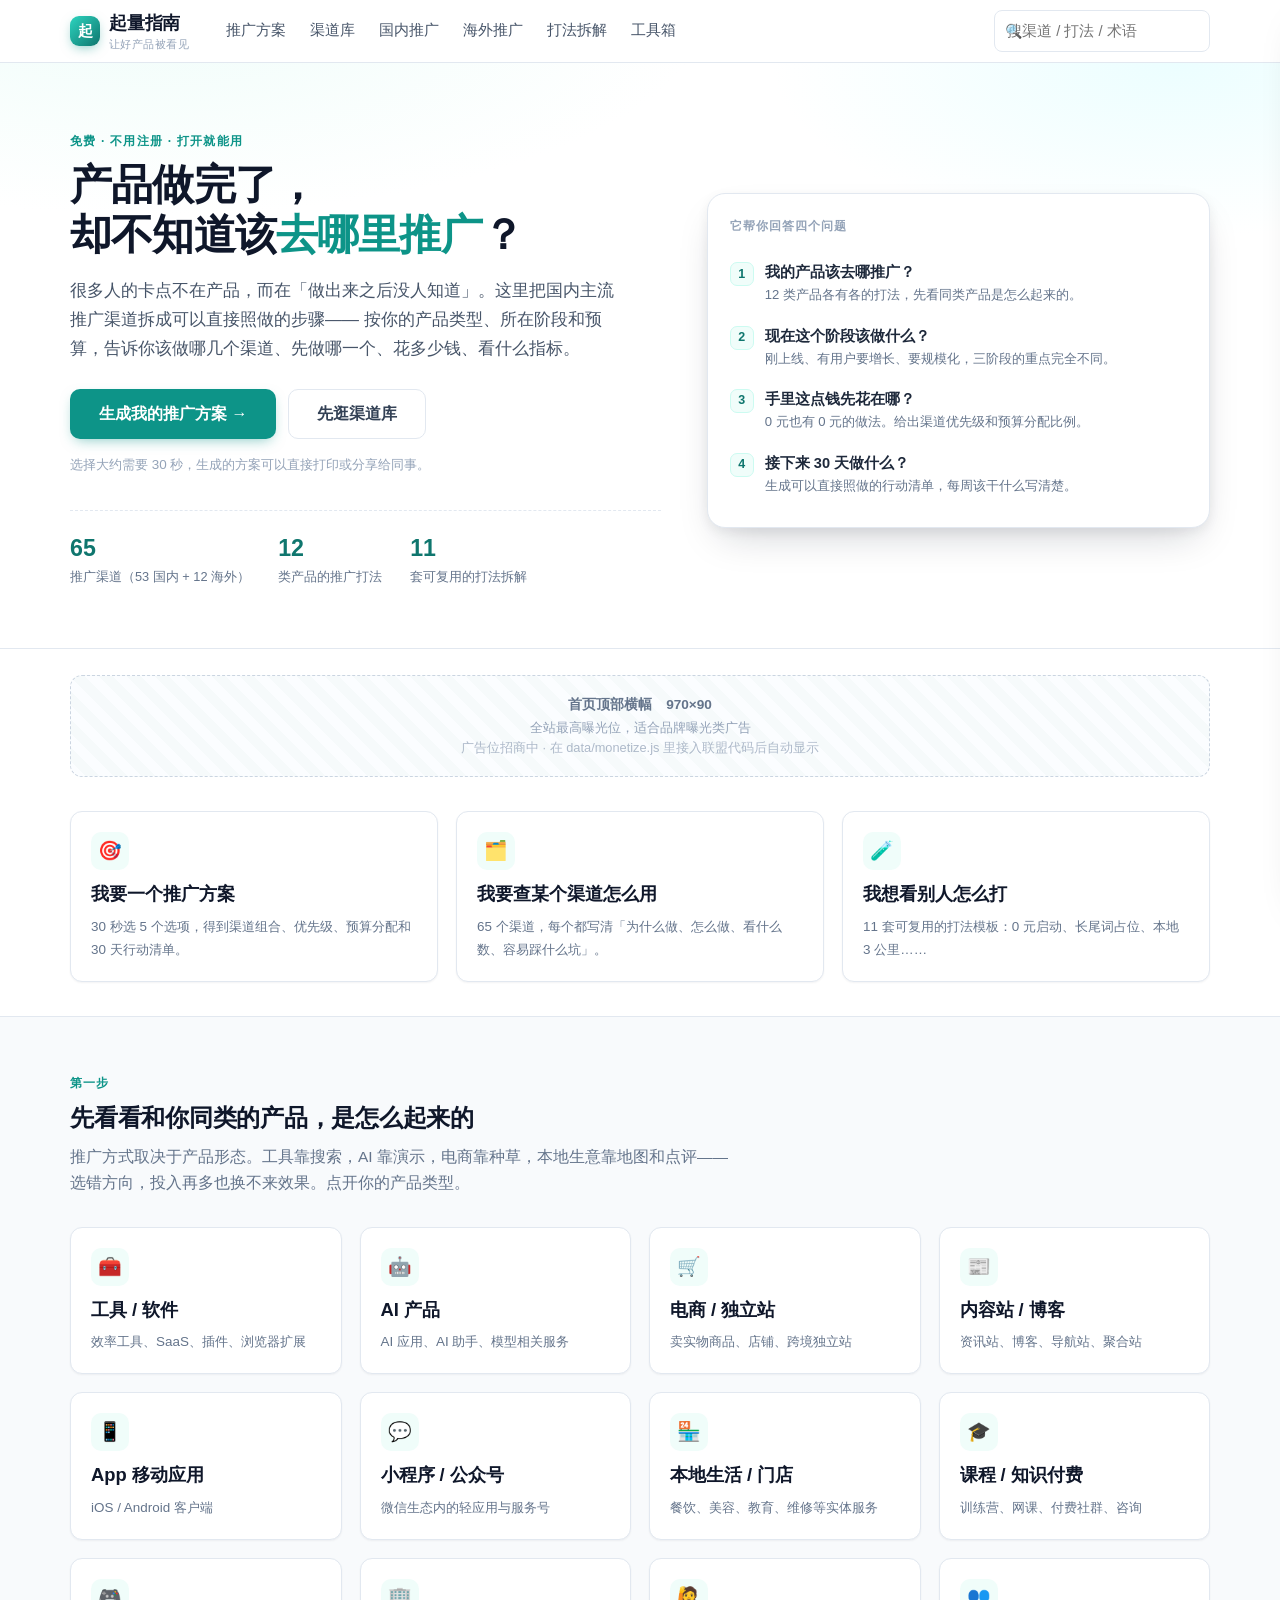
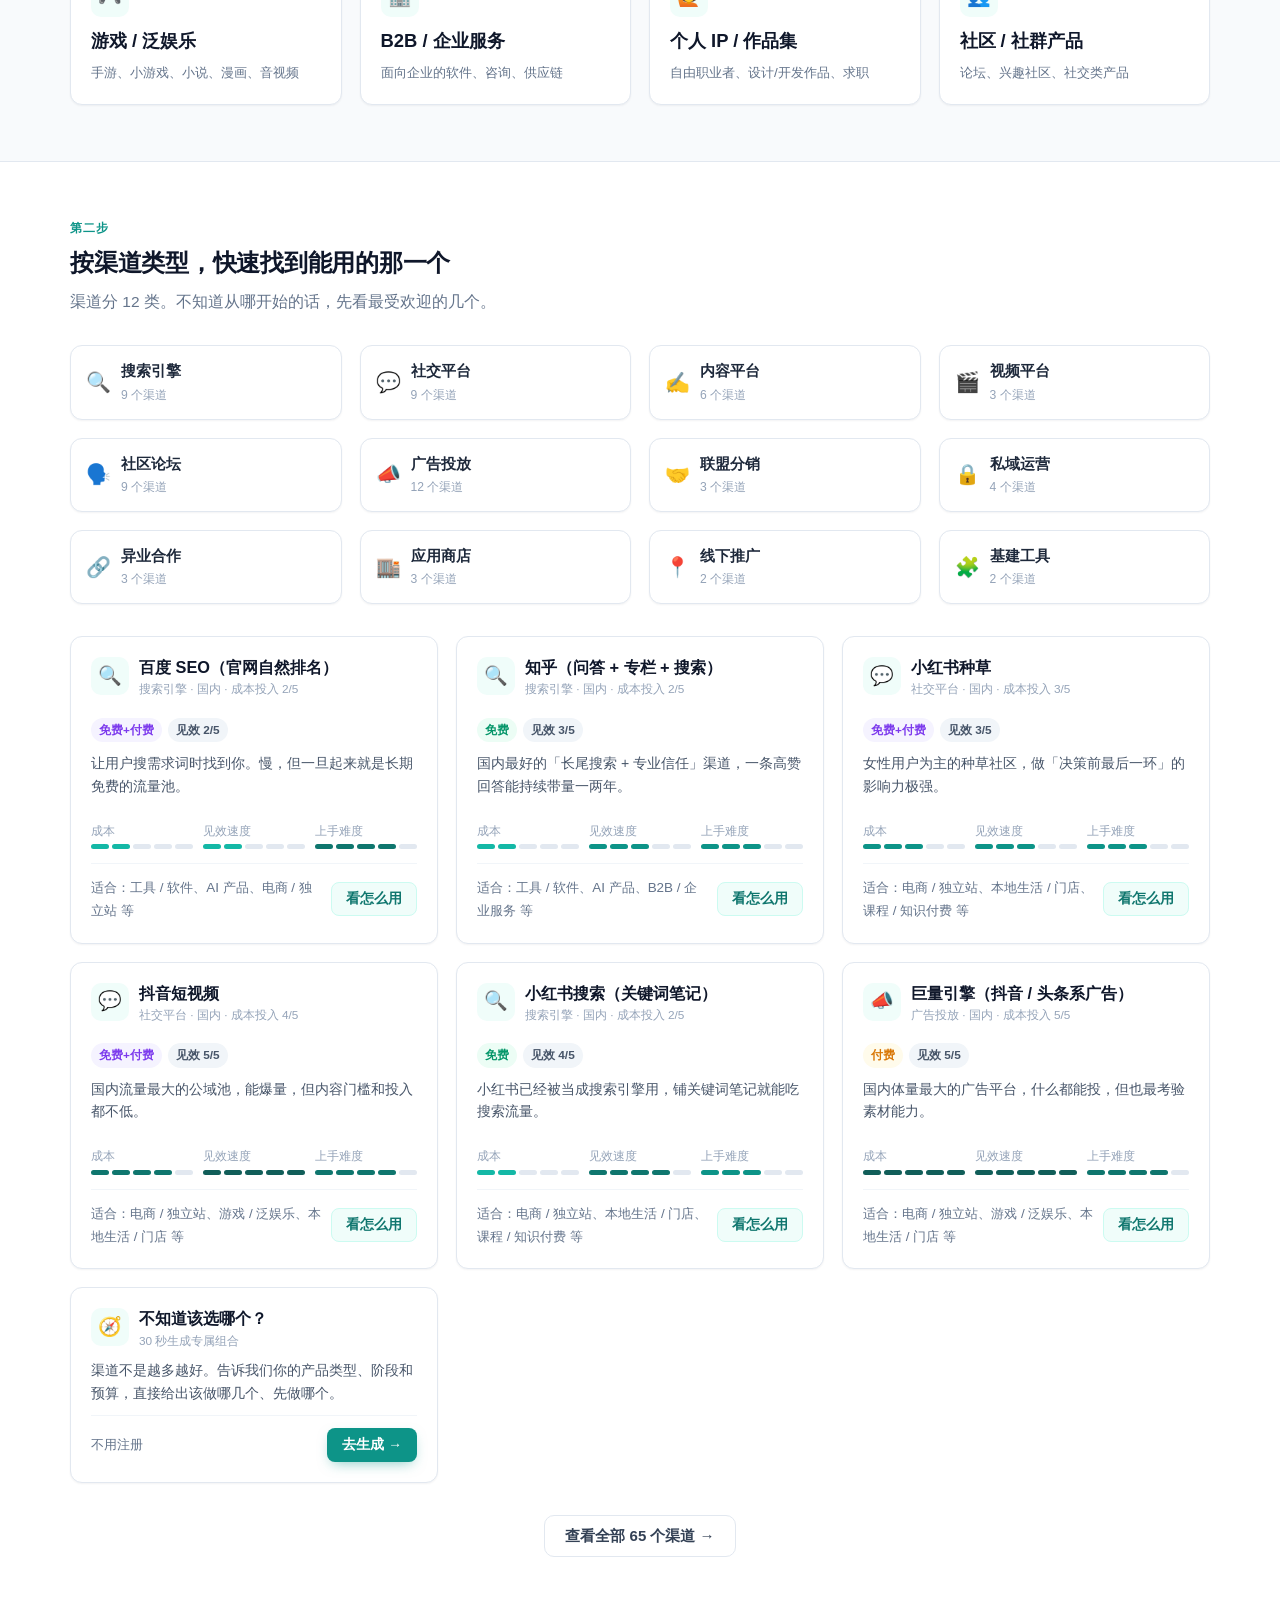
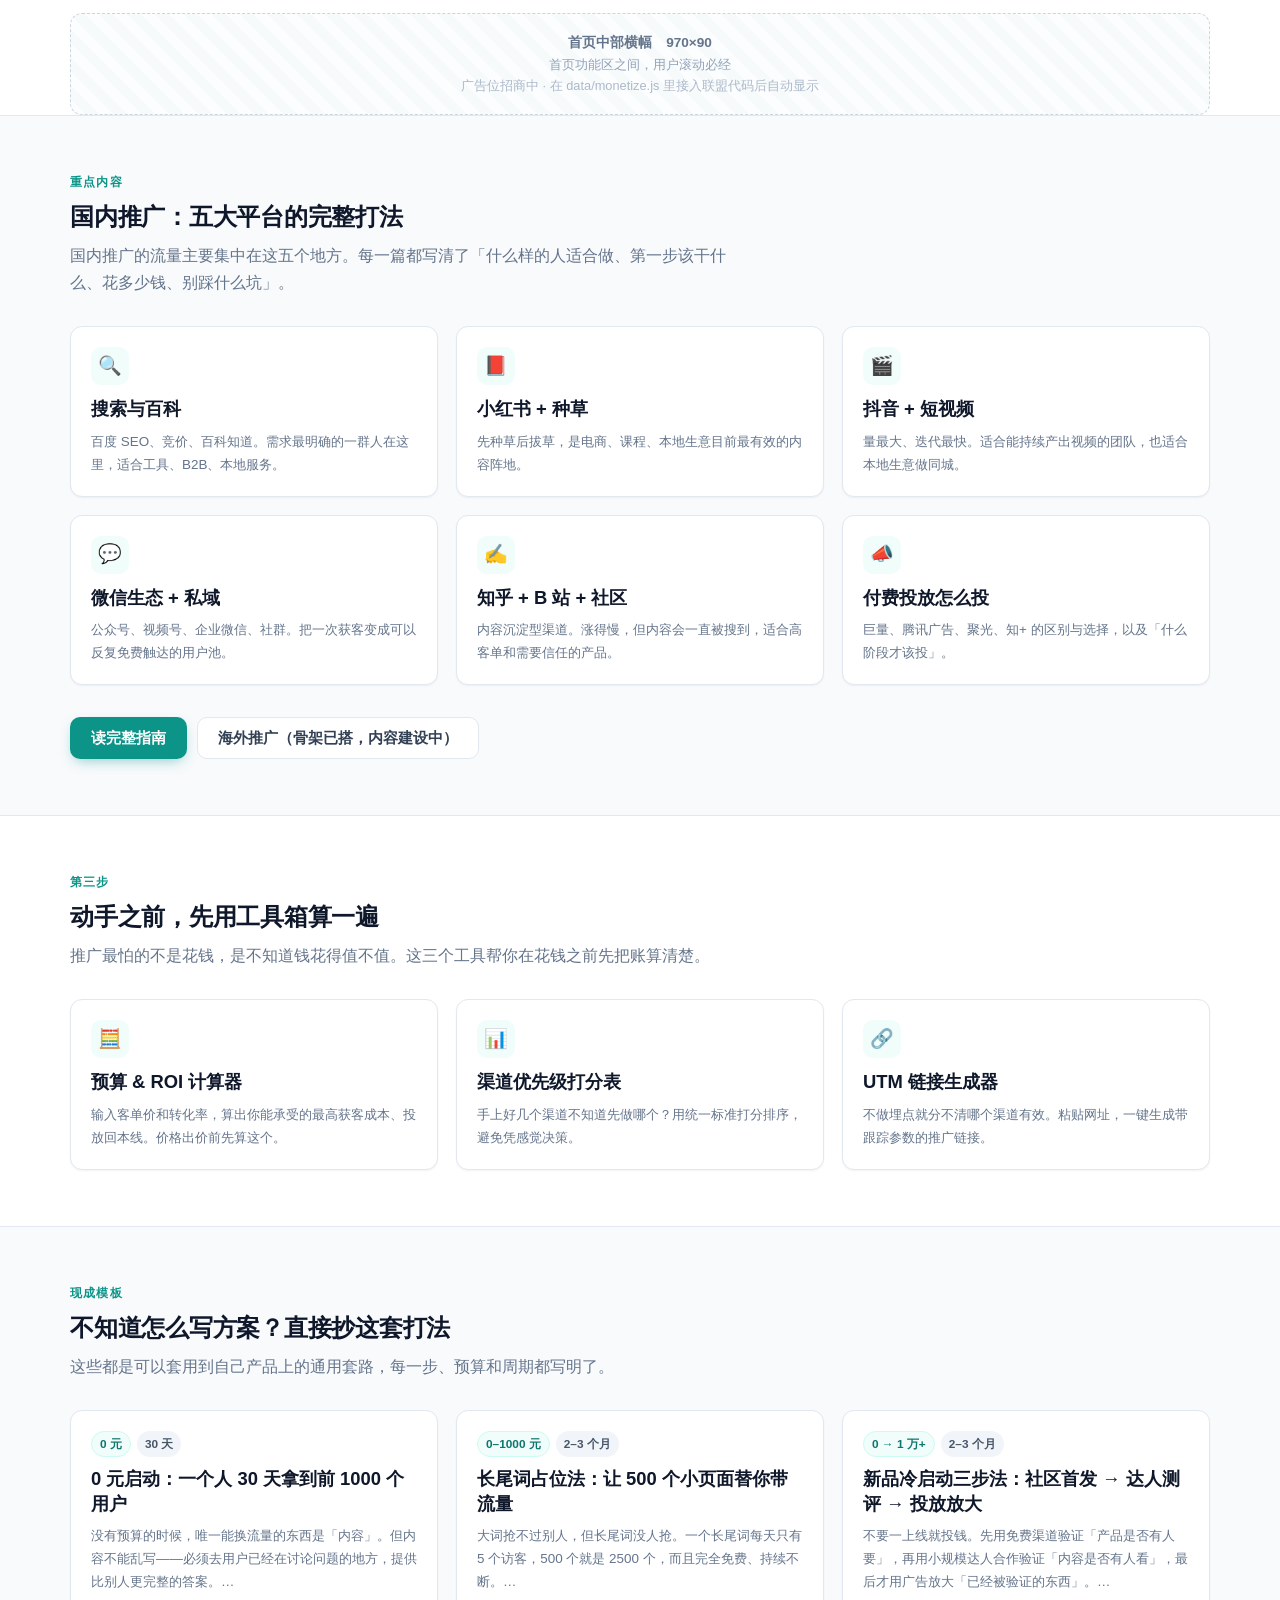
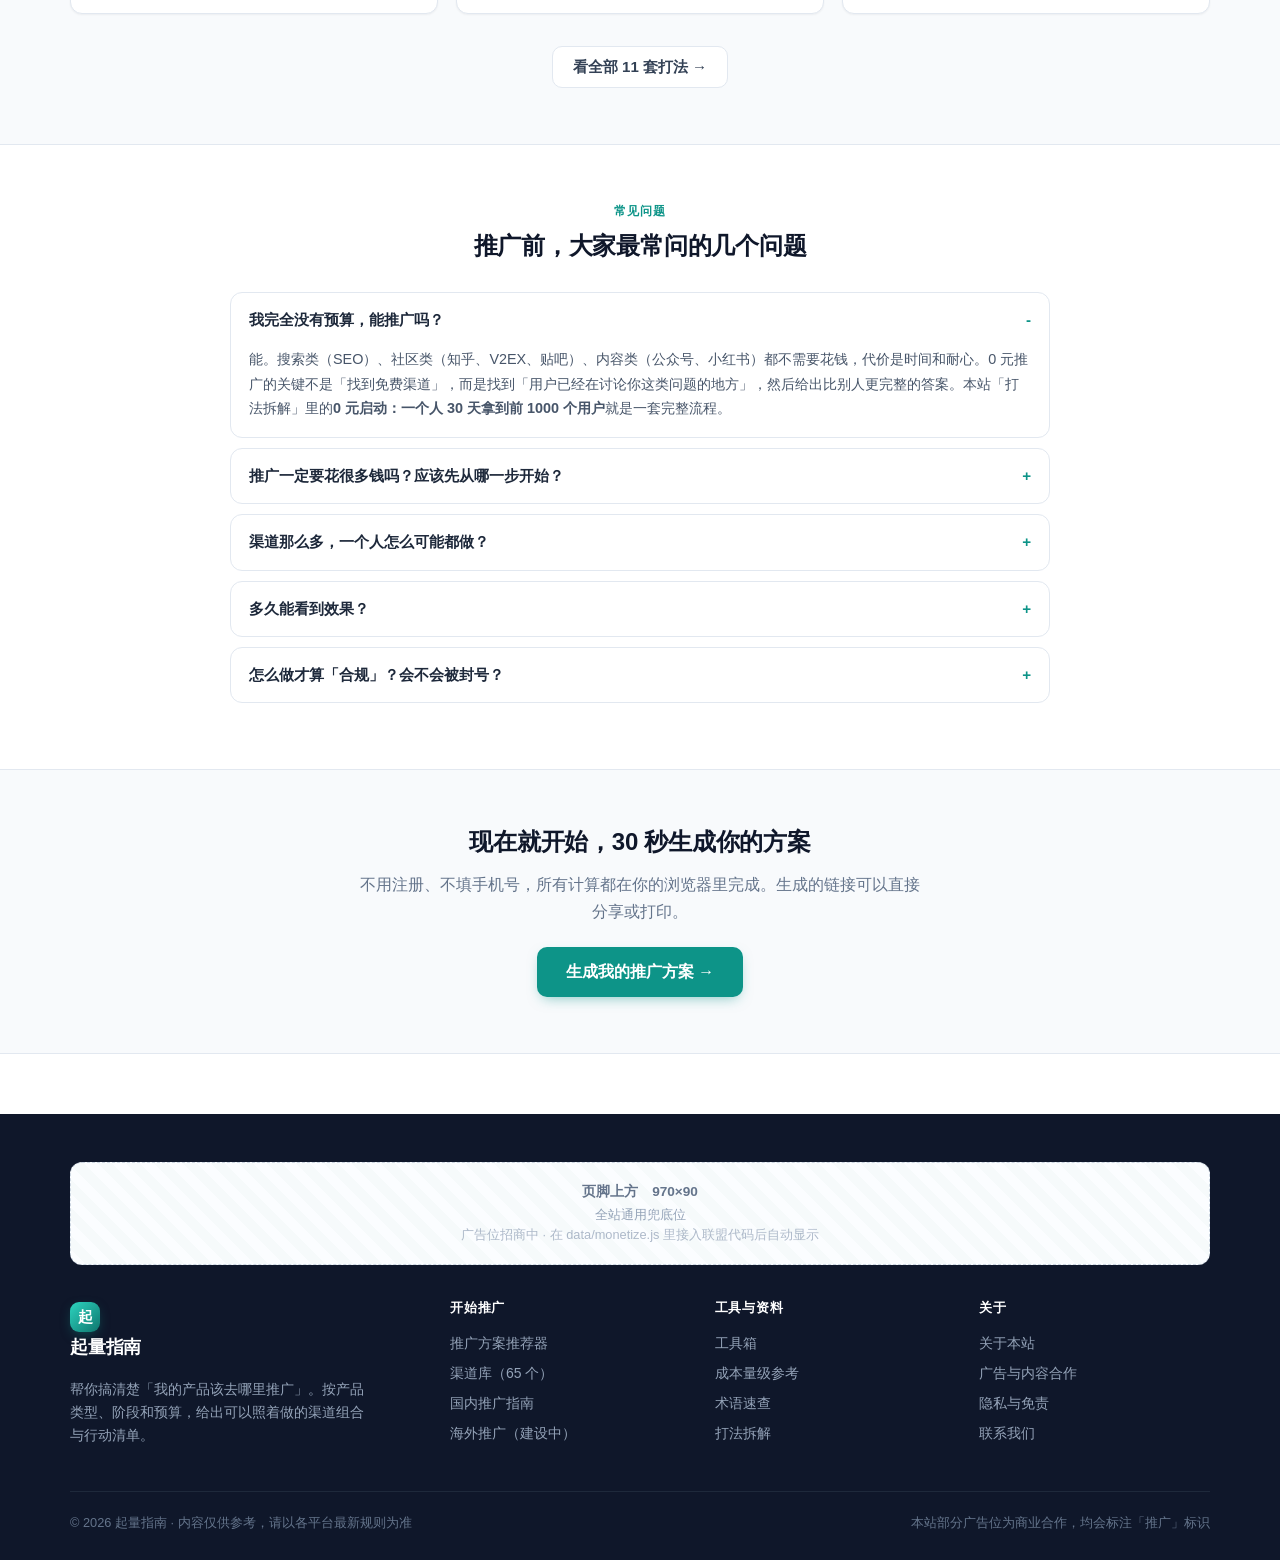
==== index.html @ 745f71ab "feat: 起量指南 站点首版 - 纯静态零构建：无依赖、无打包，双击 HTML 即可预览 - 12 个页面：首页/推荐器/渠道库/国内/海外骨架/打法/产品打法/工具箱/术语/关于/广告合作/404" ====
<!DOCTYPE html>
<html lang="zh-CN">
<head>
<meta charset="utf-8">
<meta name="viewport" content="width=device-width,initial-scale=1">
<title>起量指南 — 产品做完不知道去哪推广？按产品和预算给你渠道方案</title>
<meta name="description" content="很多人产品做完了却不知道怎么推广。起量指南把国内主流推广渠道拆成能照做的步骤：按产品类型、阶段和预算，告诉你该做哪几个渠道、先做哪个、花多少钱、看哪些指标。免费、不用注册。">
<meta name="keywords" content="产品推广,网站推广,推广渠道,推广方案,国内推广,推广方法,引流,获客">
<link rel="canonical" href="https://daniel-th666.github.io/qiliang-zhinan/">
<meta property="og:type" content="website">
<meta property="og:title" content="起量指南 — 让好产品被看见">
<meta property="og:description" content="按产品类型、阶段和预算，给出可以照着做的推广渠道组合与 30 天行动清单。">
<link rel="icon" href="data:image/svg+xml,%3Csvg xmlns='http://www.w3.org/2000/svg' viewBox='0 0 100 100'%3E%3Crect width='100' height='100' rx='24' fill='%230d9488'/%3E%3Ctext x='50' y='70' font-size='56' text-anchor='middle' fill='white' font-family='sans-serif'%3E%E8%B5%B7%3C/text%3E%3C/svg%3E">
<link rel="stylesheet" href="assets/css/style.css">
</head>
<body data-nav="index.html">

<header id="siteHeader"></header>

<main>

  <!-- ============ Hero ============ -->
  <section class="hero">
    <div class="wrap hero-grid">
      <div>
        <div class="sec-head" style="margin-bottom:0">
          <div class="eyebrow">免费 · 不用注册 · 打开就能用</div>
        </div>
        <h1>产品做完了，<br>却不知道该<em>去哪里推广</em>？</h1>
        <p class="lede">
          很多人的卡点不在产品，而在「做出来之后没人知道」。这里把国内主流推广渠道拆成可以直接照做的步骤——
          按你的产品类型、所在阶段和预算，告诉你该做哪几个渠道、先做哪一个、花多少钱、看什么指标。
        </p>
        <div class="hero-cta">
          <a class="btn btn-primary btn-lg" href="recommend.html">生成我的推广方案 →</a>
          <a class="btn btn-ghost btn-lg" href="channels.html">先逛渠道库</a>
        </div>
        <p class="hero-note">选择大约需要 30 秒，生成的方案可以直接打印或分享给同事。</p>
        <div class="hero-stats">
          <div><b>65</b><span>推广渠道（53 国内 + 12 海外）</span></div>
          <div><b>12</b><span>类产品的推广打法</span></div>
          <div><b>11</b><span>套可复用的打法拆解</span></div>
        </div>
      </div>
      <div class="hero-card">
        <div class="hc-title">它帮你回答四个问题</div>
        <div class="step-mini"><span class="n">1</span><div><b>我的产品该去哪推广？</b><p>12 类产品各有各的打法，先看同类产品是怎么起来的。</p></div></div>
        <div class="step-mini"><span class="n">2</span><div><b>现在这个阶段该做什么？</b><p>刚上线、有用户要增长、要规模化，三阶段的重点完全不同。</p></div></div>
        <div class="step-mini"><span class="n">3</span><div><b>手里这点钱先花在哪？</b><p>0 元也有 0 元的做法。给出渠道优先级和预算分配比例。</p></div></div>
        <div class="step-mini"><span class="n">4</span><div><b>接下来 30 天做什么？</b><p>生成可以直接照做的行动清单，每周该干什么写清楚。</p></div></div>
      </div>
    </div>
  </section>

  <div class="wrap" style="margin-top:26px"><div class="ad-slot" data-slot="home-top"></div></div>

  <!-- ============ 三个入口 ============ -->
  <section class="section-sm">
    <div class="wrap grid g3">
      <a class="card hoverable card-link" href="recommend.html">
        <div class="card-ico">🎯</div>
        <h3>我要一个推广方案</h3>
        <p class="small muted">30 秒选 5 个选项，得到渠道组合、优先级、预算分配和 30 天行动清单。</p>
      </a>
      <a class="card hoverable card-link" href="channels.html">
        <div class="card-ico">🗂️</div>
        <h3>我要查某个渠道怎么用</h3>
        <p class="small muted">65 个渠道，每个都写清「为什么做、怎么做、看什么数、容易踩什么坑」。</p>
      </a>
      <a class="card hoverable card-link" href="cases.html">
        <div class="card-ico">🧪</div>
        <h3>我想看别人怎么打</h3>
        <p class="small muted">11 套可复用的打法模板：0 元启动、长尾词占位、本地 3 公里……</p>
      </a>
    </div>
  </section>

  <!-- ============ 按产品类型 ============ -->
  <section class="section section-tint">
    <div class="wrap">
      <div class="sec-head">
        <div class="eyebrow">第一步</div>
        <h2>先看看和你同类的产品，是怎么起来的</h2>
        <p>推广方式取决于产品形态。工具靠搜索，AI 靠演示，电商靠种草，本地生意靠地图和点评——选错方向，投入再多也换不来效果。点开你的产品类型。</p>
      </div>
      <div class="grid g4" id="productGrid"></div>
    </div>
  </section>

  <!-- ============ 渠道速览 ============ -->
  <section class="section">
    <div class="wrap">
      <div class="sec-head">
        <div class="eyebrow">第二步</div>
        <h2>按渠道类型，快速找到能用的那一个</h2>
        <p>渠道分 12 类。不知道从哪开始的话，先看最受欢迎的几个。</p>
      </div>
      <div class="grid g4 mb3" id="catGrid"></div>
      <div class="grid g3" id="hotChannels"></div>
      <div class="center mt3">
        <a class="btn btn-ghost" href="channels.html">查看全部 65 个渠道 →</a>
      </div>
    </div>
  </section>

  <div class="wrap"><div class="ad-slot" data-slot="home-mid"></div></div>

  <!-- ============ 国内推广 ============ -->
  <section class="section section-tint">
    <div class="wrap">
      <div class="sec-head">
        <div class="eyebrow">重点内容</div>
        <h2>国内推广：五大平台的完整打法</h2>
        <p>国内推广的流量主要集中在这五个地方。每一篇都写清了「什么样的人适合做、第一步该干什么、花多少钱、别踩什么坑」。</p>
      </div>
      <div class="grid g3" id="cnGuides"></div>
      <div class="mt3 flex gap1 wrapf">
        <a class="btn btn-primary" href="china.html">读完整指南</a>
        <a class="btn btn-ghost" href="overseas.html">海外推广（骨架已搭，内容建设中）</a>
      </div>
    </div>
  </section>

  <!-- ============ 工具箱 ============ -->
  <section class="section">
    <div class="wrap">
      <div class="sec-head">
        <div class="eyebrow">第三步</div>
        <h2>动手之前，先用工具箱算一遍</h2>
        <p>推广最怕的不是花钱，是不知道钱花得值不值。这三个工具帮你在花钱之前先把账算清楚。</p>
      </div>
      <div class="grid g3">
        <a class="card hoverable card-link" href="tools.html#roi">
          <div class="card-ico">🧮</div>
          <h3>预算 &amp; ROI 计算器</h3>
          <p class="small muted">输入客单价和转化率，算出你能承受的最高获客成本、投放回本线。价格出价前先算这个。</p>
        </a>
        <a class="card hoverable card-link" href="tools.html#score">
          <div class="card-ico">📊</div>
          <h3>渠道优先级打分表</h3>
          <p class="small muted">手上好几个渠道不知道先做哪个？用统一标准打分排序，避免凭感觉决策。</p>
        </a>
        <a class="card hoverable card-link" href="tools.html#utm">
          <div class="card-ico">🔗</div>
          <h3>UTM 链接生成器</h3>
          <p class="small muted">不做埋点就分不清哪个渠道有效。粘贴网址，一键生成带跟踪参数的推广链接。</p>
        </a>
      </div>
    </div>
  </section>

  <!-- ============ 打法拆解 ============ -->
  <section class="section section-tint">
    <div class="wrap">
      <div class="sec-head">
        <div class="eyebrow">现成模板</div>
        <h2>不知道怎么写方案？直接抄这套打法</h2>
        <p>这些都是可以套用到自己产品上的通用套路，每一步、预算和周期都写明了。</p>
      </div>
      <div class="grid g3" id="hotCases"></div>
      <div class="center mt3"><a class="btn btn-ghost" href="cases.html">看全部 11 套打法 →</a></div>
    </div>
  </section>

  <!-- ============ FAQ ============ -->
  <section class="section">
    <div class="wrap" style="max-width:860px">
      <div class="sec-head center">
        <div class="eyebrow">常见问题</div>
        <h2>推广前，大家最常问的几个问题</h2>
      </div>

      <details class="faq" open><summary>我完全没有预算，能推广吗？</summary>
        <div class="faq-body"><p>能。搜索类（SEO）、社区类（知乎、V2EX、贴吧）、内容类（公众号、小红书）都不需要花钱，代价是时间和耐心。0 元推广的关键不是「找到免费渠道」，而是找到「用户已经在讨论你这类问题的地方」，然后给出比别人更完整的答案。本站「打法拆解」里的<b>0 元启动：一个人 30 天拿到前 1000 个用户</b>就是一套完整流程。</p></div>
      </details>

      <details class="faq"><summary>推广一定要花很多钱吗？应该先从哪一步开始？</summary>
        <div class="faq-body"><p>不必。健康的顺序是：先用免费渠道验证「有没有人需要」，再用小钱测「哪个渠道最划算」，最后才放量。一上来就投广告，等于在还不知道转化率的情况下买流量，钱基本会浪费掉。</p></div>
      </details>

      <details class="faq"><summary>渠道那么多，一个人怎么可能都做？</summary>
        <div class="faq-body"><p>所以本站会按你的团队规模限制渠道数量——一个人最多推 5 个渠道，2–3 人 7 个，有专人 9 个。做 3 个做到位，远胜做 10 个都半途而废。分散精力是初创团队最大的浪费。</p></div>
      </details>

      <details class="faq"><summary>多久能看到效果？</summary>
        <div class="faq-body"><p>取决于渠道类型：付费投放当天就有数据；社区内容 1–4 周有反馈；SEO 通常要 3–6 个月起量，但起来之后是长期免费流量。所以合理的做法是「慢渠道打底 + 快渠道补量」，而不是只押一个。</p></div>
      </details>

      <details class="faq"><summary>怎么做才算「合规」？会不会被封号？</summary>
        <div class="faq-body"><p>核心原则只有两条：不做假（不刷量、不伪造评价），不用绝对化用语（「最」「第一」「保证」）。国内网站做百度推广前需要 ICP 备案；平台规则请以官方最新公告为准。本站「术语速查」里整理了合规相关的关键概念。</p></div>
      </details>
    </div>
  </section>

  <!-- ============ 收尾 ============ -->
  <section class="section section-tint">
    <div class="wrap center">
      <h2>现在就开始，30 秒生成你的方案</h2>
      <p class="muted" style="max-width:560px;margin:0 auto 22px">不用注册、不填手机号，所有计算都在你的浏览器里完成。生成的链接可以直接分享或打印。</p>
      <a class="btn btn-primary btn-lg" href="recommend.html">生成我的推广方案 →</a>
    </div>
  </section>

</main>

<footer id="siteFooter"></footer>
<div id="siteDrawer"></div>

<script type="application/ld+json">
{"@context":"https://schema.org","@type":"FAQPage","mainEntity":[
{"@type":"Question","name":"我完全没有预算，能推广吗？","acceptedAnswer":{"@type":"Answer","text":"能。搜索类（SEO）、社区类（知乎、V2EX、贴吧）、内容类（公众号、小红书）都不需要花钱，代价是时间和耐心。关键是找到用户已经在讨论你这类问题的地方，给出比别人更完整的答案。"}},
{"@type":"Question","name":"推广一定要花很多钱吗？应该先从哪一步开始？","acceptedAnswer":{"@type":"Answer","text":"健康的顺序是：先用免费渠道验证有没有人需要，再用小钱测哪个渠道最划算，最后才放量。"}},
{"@type":"Question","name":"渠道那么多，一个人怎么可能都做？","acceptedAnswer":{"@type":"Answer","text":"本站会按团队规模限制渠道数量——一个人最多推 5 个渠道，2-3 人 7 个，有专人 9 个。做 3 个做到位远胜做 10 个。"}},
{"@type":"Question","name":"推广多久能看到效果？","acceptedAnswer":{"@type":"Answer","text":"付费投放当天就有数据；社区内容 1-4 周有反馈；SEO 通常要 3-6 个月起量，但起来之后是长期免费流量。"}},
{"@type":"Question","name":"推广怎么做才算合规？","acceptedAnswer":{"@type":"Answer","text":"核心原则只有两条：不做假（不刷量、不伪造评价），不用绝对化用语。国内网站做百度推广前需要 ICP 备案。"}}
]}
</script>

<script src="data/meta.js"></script>
<script src="data/channels.js"></script>
<script src="data/playbooks.js"></script>
<script src="data/cases.js"></script>
<script src="data/tools.js"></script>
<script src="data/monetize.js"></script>
<script src="assets/js/app.js"></script>
<script src="assets/js/components.js"></script>
<script src="assets/js/recommend.js"></script>
<script>
document.addEventListener('DOMContentLoaded', function () {
  var esc = QL.esc, $ = QL.$, $$ = QL.$$;

  /* 产品类型网格 */
  $('#productGrid').innerHTML = QL.products.map(function (p) {
    return '<a class="card hoverable card-link" href="playbook.html?id=' + p.id + '">' +
      '<div class="card-ico">' + p.emo + '</div>' +
      '<h3>' + esc(p.name) + '</h3>' +
      '<p class="small muted">' + esc(p.desc) + '</p></a>';
  }).join('');

  /* 渠道分类磁贴 */
  var catCount = {};
  QL.channels.forEach(function (c) { catCount[c.cat] = (catCount[c.cat] || 0) + 1; });
  $('#catGrid').innerHTML = QL.cats.map(function (c) {
    return '<a class="card hoverable card-link cat-tile" href="channels.html?cat=' + c.id + '">' +
      '<span class="emo">' + c.emo + '</span>' +
      '<span><b>' + esc(c.name) + '</b><span>' + (catCount[c.id] || 0) + ' 个渠道</span></span></a>';
  }).join('');

  /* 热门渠道 */
  var hot = ['baidu-seo', 'zhihu', 'xiaohongshu', 'douyin', 'xhs-search', 'juliliang'];
  var hotHTML = hot.map(function (id) { var c = QL.byId(QL.channels, id); return c ? QL.chCard(c) : ''; }).join('');
  /* 第 4 张后插内嵌广告 */
  var parts = hotHTML.split('</article>');
  $('#hotChannels').innerHTML = hotHTML +
    '<article class="card hoverable ch-card"><div class="ch-head"><span class="card-ico" style="margin-bottom:0">🧭</span>' +
    '<div style="flex:1"><h3>不知道该选哪个？</h3><span class="ch-cat">30 秒生成专属组合</span></div></div>' +
    '<p class="ch-sum">渠道不是越多越好。告诉我们你的产品类型、阶段和预算，直接给出该做哪几个、先做哪个。</p>' +
    '<div class="ch-foot"><span class="small muted">不用注册</span>' +
    '<a class="btn btn-primary btn-sm" href="recommend.html">去生成 →</a></div></article>';

  /* 国内五大平台 */
  var guides = [
    { emo: '🔍', t: '搜索与百科', d: '百度 SEO、竞价、百科知道。需求最明确的一群人在这里，适合工具、B2B、本地服务。' },
    { emo: '📕', t: '小红书 + 种草', d: '先种草后拔草，是电商、课程、本地生意目前最有效的内容阵地。' },
    { emo: '🎬', t: '抖音 + 短视频', d: '量最大、迭代最快。适合能持续产出视频的团队，也适合本地生意做同城。' },
    { emo: '💬', t: '微信生态 + 私域', d: '公众号、视频号、企业微信、社群。把一次获客变成可以反复免费触达的用户池。' },
    { emo: '✍️', t: '知乎 + B 站 + 社区', d: '内容沉淀型渠道。涨得慢，但内容会一直被搜到，适合高客单和需要信任的产品。' },
    { emo: '📣', t: '付费投放怎么投', d: '巨量、腾讯广告、聚光、知+ 的区别与选择，以及「什么阶段才该投」。' }
  ];
  $('#cnGuides').innerHTML = guides.map(function (g) {
    return '<a class="card hoverable card-link" href="china.html">' +
      '<div class="card-ico">' + g.emo + '</div><h3>' + esc(g.t) + '</h3>' +
      '<p class="small muted">' + esc(g.d) + '</p></a>';
  }).join('');

  /* 精选打法 */
  var picks = ['zero-budget-30d', 'longtail-seo', 'cold-start-triple'];
  $('#hotCases').innerHTML = picks.map(function (id) {
    var c = QL.byId(QL.cases, id);
    if (!c) return '';
    return '<a class="card hoverable card-link" href="cases.html#' + c.id + '">' +
      '<div class="tag-row mb1">' + QL.tag(c.budget, 'tag-brand') + QL.tag(c.days) + '</div>' +
      '<h3>' + esc(c.title) + '</h3>' +
      '<p class="small muted">' + esc(c.logic.slice(0, 78)) + '…</p></a>';
  }).join('');

  QL.renderAds(document);
});
</script>
</body>
</html>
---- assets/css/style.css ----
/* ==========================================================================
   起量指南 — 全站样式（单文件设计系统）
   纯静态、零依赖。改颜色只需要动下面的 :root 变量。
   ========================================================================== */

:root {
  /* 主色：青绿 */
  --brand-50:  #f0fdfa;
  --brand-100: #ccfbf1;
  --brand-200: #99f6e4;
  --brand-300: #5eead4;
  --brand-400: #2dd4bf;
  --brand-500: #14b8a6;
  --brand-600: #0d9488;
  --brand-700: #0f766e;
  --brand-800: #115e59;
  --brand-900: #134e4a;

  /* 中性色 */
  --ink-900: #0f172a;
  --ink-800: #1e293b;
  --ink-700: #334155;
  --ink-600: #475569;
  --ink-500: #64748b;
  --ink-400: #94a3b8;
  --ink-300: #cbd5e1;
  --ink-200: #e2e8f0;
  --ink-100: #f1f5f9;
  --ink-50:  #f8fafc;

  /* 语义色 */
  --warn: #d97706;
  --warn-bg: #fffbeb;
  --danger: #dc2626;
  --danger-bg: #fef2f2;
  --info: #2563eb;
  --info-bg: #eff6ff;
  --ok: #059669;
  --ok-bg: #ecfdf5;
  --violet: #7c3aed;
  --violet-bg: #f5f3ff;

  --bg: #ffffff;
  --bg-soft: var(--ink-50);
  --border: var(--ink-200);
  --text: var(--ink-800);
  --text-soft: var(--ink-500);

  --radius-sm: 8px;
  --radius: 12px;
  --radius-lg: 18px;
  --shadow-xs: 0 1px 2px rgba(15, 23, 42, .05);
  --shadow-sm: 0 1px 3px rgba(15, 23, 42, .07), 0 1px 2px rgba(15, 23, 42, .04);
  --shadow-md: 0 6px 18px -6px rgba(15, 23, 42, .14), 0 2px 6px rgba(15, 23, 42, .05);
  --shadow-lg: 0 18px 40px -14px rgba(15, 23, 42, .22), 0 4px 12px rgba(15, 23, 42, .06);
  --maxw: 1180px;
  --font: -apple-system, BlinkMacSystemFont, "Segoe UI", "PingFang SC",
          "Hiragino Sans GB", "Microsoft YaHei", "Source Han Sans SC",
          "Noto Sans CJK SC", Roboto, Helvetica, Arial, sans-serif;
  --mono: ui-monospace, SFMono-Regular, Menlo, Consolas, "Liberation Mono", monospace;
}

* { box-sizing: border-box; }

html { scroll-behavior: smooth; -webkit-text-size-adjust: 100%; }

body {
  margin: 0;
  font-family: var(--font);
  font-size: 15.5px;
  line-height: 1.72;
  color: var(--text);
  background: var(--bg);
  -webkit-font-smoothing: antialiased;
}

img { max-width: 100%; display: block; }
a { color: var(--brand-700); text-decoration: none; }
a:hover { color: var(--brand-600); }

h1, h2, h3, h4, h5 { color: var(--ink-900); margin: 0 0 .6em; line-height: 1.32; font-weight: 700; }
h1 { font-size: 2.1rem; letter-spacing: -.02em; }
h2 { font-size: 1.5rem; letter-spacing: -.01em; }
h3 { font-size: 1.15rem; }
h4 { font-size: 1rem; }
p { margin: 0 0 1em; }
ul, ol { margin: 0 0 1em; padding-left: 1.25em; }
li { margin-bottom: .35em; }
hr { border: 0; border-top: 1px solid var(--border); margin: 2rem 0; }
code { font-family: var(--mono); font-size: .88em; background: var(--ink-100); padding: .12em .4em; border-radius: 5px; }

/* ---------- Layout ---------- */
.wrap { width: 100%; max-width: var(--maxw); margin: 0 auto; padding: 0 20px; }
.section { padding: 56px 0; }
.section-sm { padding: 34px 0; }
.section-tint { background: var(--bg-soft); border-top: 1px solid var(--border); border-bottom: 1px solid var(--border); }
.grid { display: grid; gap: 18px; }
.g2 { grid-template-columns: repeat(2, minmax(0, 1fr)); }
.g3 { grid-template-columns: repeat(3, minmax(0, 1fr)); }
.g4 { grid-template-columns: repeat(4, minmax(0, 1fr)); }
.split { display: grid; grid-template-columns: 250px minmax(0, 1fr); gap: 32px; align-items: start; }

/* ---------- Header ---------- */
.site-header {
  position: sticky; top: 0; z-index: 60;
  background: rgba(255, 255, 255, .88);
  backdrop-filter: saturate(180%) blur(12px);
  border-bottom: 1px solid var(--border);
}
.header-inner { display: flex; align-items: center; gap: 18px; height: 62px; }
.logo { display: flex; align-items: center; gap: 9px; font-weight: 800; font-size: 1.12rem; color: var(--ink-900); letter-spacing: -.01em; flex: none; }
.logo:hover { color: var(--ink-900); }
.logo-mark {
  width: 30px; height: 30px; border-radius: 9px; flex: none;
  background: linear-gradient(135deg, var(--brand-400), var(--brand-700));
  display: grid; place-items: center; color: #fff; font-size: 15px; font-weight: 800;
  box-shadow: 0 4px 12px -3px rgba(13, 148, 136, .5);
}
.logo small { display: block; font-size: .68rem; font-weight: 500; color: var(--ink-400); letter-spacing: .04em; margin-top: -4px; }

.nav { display: flex; align-items: center; gap: 2px; margin-left: 8px; }
.nav a {
  padding: 7px 11px; border-radius: var(--radius-sm); font-size: .925rem;
  color: var(--ink-600); font-weight: 500; white-space: nowrap;
}
.nav a:hover { background: var(--ink-100); color: var(--ink-900); }
.nav a.on { color: var(--brand-700); background: var(--brand-50); font-weight: 600; }
.header-right { margin-left: auto; display: flex; align-items: center; gap: 10px; }

/* ---------- Search ---------- */
.search-box { position: relative; }
.search-box input {
  width: 208px; height: 36px; padding: 0 12px 0 34px;
  border: 1px solid var(--border); border-radius: 999px; background: var(--ink-50);
  font-family: inherit; font-size: .875rem; color: var(--text); outline: none;
  transition: .18s;
}
.search-box input:focus { width: 268px; background: #fff; border-color: var(--brand-400); box-shadow: 0 0 0 3px var(--brand-50); }
.search-box .si { position: absolute; left: 11px; top: 50%; transform: translateY(-50%); color: var(--ink-400); pointer-events: none; font-size: 14px; }
.search-drop {
  position: absolute; top: 44px; right: 0; width: 400px; max-height: 420px; overflow: auto;
  background: #fff; border: 1px solid var(--border); border-radius: var(--radius);
  box-shadow: var(--shadow-lg); padding: 6px; display: none; z-index: 70;
}
.search-drop.open { display: block; }
.search-drop .sd-group { font-size: .72rem; font-weight: 700; color: var(--ink-400); letter-spacing: .06em; padding: 8px 10px 4px; }
.search-drop a { display: block; padding: 8px 10px; border-radius: var(--radius-sm); color: var(--ink-800); font-size: .9rem; }
.search-drop a:hover { background: var(--brand-50); color: var(--brand-800); }
.search-drop a span { display: block; font-size: .78rem; color: var(--ink-400); line-height: 1.5; margin-top: 1px; }
.search-drop .sd-empty { padding: 18px 12px; color: var(--ink-400); font-size: .875rem; text-align: center; }

.menu-btn { display: none; width: 38px; height: 36px; border: 1px solid var(--border); background: #fff; border-radius: var(--radius-sm); cursor: pointer; color: var(--ink-700); font-size: 17px; }

/* ---------- Buttons ---------- */
.btn {
  display: inline-flex; align-items: center; justify-content: center; gap: 7px;
  height: 42px; padding: 0 20px; border-radius: 10px;
  font-family: inherit; font-size: .94rem; font-weight: 600;
  border: 1px solid transparent; cursor: pointer; transition: .16s; white-space: nowrap;
}
.btn-primary { background: var(--brand-600); color: #fff; box-shadow: 0 5px 14px -5px rgba(13, 148, 136, .55); }
.btn-primary:hover { background: var(--brand-700); color: #fff; transform: translateY(-1px); }
.btn-ghost { background: #fff; color: var(--ink-700); border-color: var(--border); }
.btn-ghost:hover { border-color: var(--brand-400); color: var(--brand-700); background: var(--brand-50); }
.btn-soft { background: var(--brand-50); color: var(--brand-700); border-color: var(--brand-100); }
.btn-soft:hover { background: var(--brand-100); color: var(--brand-800); }
.btn-sm { height: 34px; padding: 0 14px; font-size: .86rem; border-radius: 8px; }
.btn-lg { height: 50px; padding: 0 28px; font-size: 1rem; }
.btn-block { width: 100%; }
.btn:disabled { opacity: .45; cursor: not-allowed; transform: none; }

/* ---------- Hero ---------- */
.hero {
  padding: 68px 0 58px;
  background:
    radial-gradient(900px 340px at 12% -10%, var(--brand-50), transparent 62%),
    radial-gradient(700px 300px at 92% 0%, #ecfeff, transparent 58%);
  border-bottom: 1px solid var(--border);
}
.hero-grid { display: grid; grid-template-columns: 1.08fr .92fr; gap: 46px; align-items: center; }
.hero h1 { font-size: 2.6rem; line-height: 1.2; margin-bottom: 16px; }
.hero h1 em { font-style: normal; color: var(--brand-600); }
.hero .lede { font-size: 1.06rem; color: var(--ink-600); max-width: 560px; margin-bottom: 26px; }
.hero-cta { display: flex; gap: 12px; flex-wrap: wrap; align-items: center; }
.hero-note { font-size: .84rem; color: var(--ink-400); margin-top: 14px; }
.hero-stats { display: flex; gap: 28px; margin-top: 34px; padding-top: 24px; border-top: 1px dashed var(--ink-200); }
.hero-stats b { display: block; font-size: 1.45rem; color: var(--brand-700); line-height: 1.2; }
.hero-stats span { font-size: .8rem; color: var(--ink-500); }

.hero-card {
  background: #fff; border: 1px solid var(--border); border-radius: var(--radius-lg);
  box-shadow: var(--shadow-lg); padding: 22px;
}
.hero-card .hc-title { font-size: .78rem; font-weight: 700; color: var(--ink-400); letter-spacing: .08em; margin-bottom: 14px; }
.step-mini { display: flex; gap: 11px; align-items: flex-start; padding: 9px 0; }
.step-mini .n {
  width: 24px; height: 24px; border-radius: 7px; flex: none; margin-top: 2px;
  background: var(--brand-50); color: var(--brand-700); border: 1px solid var(--brand-100);
  display: grid; place-items: center; font-size: .78rem; font-weight: 700;
}
.step-mini b { font-size: .91rem; color: var(--ink-800); display: block; }
.step-mini p { margin: 0; font-size: .82rem; color: var(--ink-500); line-height: 1.55; }

/* ---------- Cards ---------- */
.card {
  background: #fff; border: 1px solid var(--border); border-radius: var(--radius);
  padding: 20px; box-shadow: var(--shadow-xs); transition: .18s;
}
.card.hoverable:hover { border-color: var(--brand-300); box-shadow: var(--shadow-md); transform: translateY(-2px); }
.card h3 { margin-bottom: 8px; }
.card p:last-child { margin-bottom: 0; }
.card-ico {
  width: 38px; height: 38px; border-radius: 10px; display: grid; place-items: center;
  font-size: 19px; margin-bottom: 12px; background: var(--brand-50); color: var(--brand-700);
}
.card-link { display: block; color: inherit; }
.card-link:hover { color: inherit; }
.card-link:hover h3 { color: var(--brand-700); }

/* ---------- Tags / Badges ---------- */
.tag {
  display: inline-flex; align-items: center; gap: 4px;
  font-size: .74rem; font-weight: 600; padding: 2px 8px; border-radius: 999px;
  background: var(--ink-100); color: var(--ink-600); line-height: 1.7; white-space: nowrap;
}
.tag-brand { background: var(--brand-50); color: var(--brand-700); border: 1px solid var(--brand-100); }
.tag-free { background: var(--ok-bg); color: var(--ok); }
.tag-paid { background: var(--warn-bg); color: var(--warn); }
.tag-mixed { background: var(--violet-bg); color: var(--violet); }
.tag-cn { background: #fef2f2; color: #b91c1c; }
.tag-os { background: var(--info-bg); color: var(--info); }
.tag-soon { background: var(--ink-100); color: var(--ink-400); }
.tag-sponsor { background: linear-gradient(135deg, #fef3c7, #fde68a); color: #92400e; }
.tag-row { display: flex; flex-wrap: wrap; gap: 6px; }

/* ---------- Meter ---------- */
.meters { display: grid; grid-template-columns: repeat(3, 1fr); gap: 10px; margin: 14px 0; }
.meter label { display: block; font-size: .72rem; color: var(--ink-400); margin-bottom: 3px; }
.dots { display: flex; gap: 3px; }
.dots i { width: 100%; height: 5px; border-radius: 3px; background: var(--ink-200); flex: 1; }
.dots i.f1 { background: var(--brand-300); }
.dots i.f2 { background: var(--brand-500); }
.dots i.f3 { background: var(--brand-600); }
.dots i.f4 { background: var(--brand-700); }
.dots i.f5 { background: var(--brand-800); }

/* ---------- Forms ---------- */
.field { margin-bottom: 20px; }
.field > label { display: block; font-weight: 600; font-size: .93rem; color: var(--ink-800); margin-bottom: 9px; }
.field .hint { font-size: .8rem; color: var(--ink-400); font-weight: 400; margin-left: 6px; }
.chips { display: flex; flex-wrap: wrap; gap: 8px; }
.chip {
  display: inline-flex; align-items: center; gap: 6px;
  padding: 9px 14px; border: 1px solid var(--border); background: #fff;
  border-radius: 10px; cursor: pointer; font-size: .9rem; color: var(--ink-700);
  font-family: inherit; transition: .14s; text-align: left; line-height: 1.4;
}
.chip:hover { border-color: var(--brand-400); color: var(--brand-700); background: var(--brand-50); }
.chip.on { border-color: var(--brand-600); background: var(--brand-50); color: var(--brand-800); font-weight: 600; box-shadow: 0 0 0 2px var(--brand-50); }
.chip small { display: block; font-size: .74rem; color: var(--ink-400); font-weight: 400; }
.chip.on small { color: var(--brand-600); }
.chip .emo { font-size: 1.05rem; }

input[type=text], input[type=number], input[type=url], select, textarea {
  width: 100%; height: 42px; padding: 0 12px; font-family: inherit; font-size: .93rem;
  border: 1px solid var(--border); border-radius: var(--radius-sm); background: #fff;
  color: var(--text); outline: none; transition: .16s;
}
textarea { height: auto; padding: 10px 12px; resize: vertical; line-height: 1.6; }
input:focus, select:focus, textarea:focus { border-color: var(--brand-400); box-shadow: 0 0 0 3px var(--brand-50); }
select { appearance: none; background-image: url("data:image/svg+xml,%3Csvg xmlns='http://www.w3.org/2000/svg' width='12' height='12' viewBox='0 0 24 24' fill='none' stroke='%2364748b' stroke-width='3'%3E%3Cpath d='M6 9l6 6 6-6'/%3E%3C/svg%3E"); background-repeat: no-repeat; background-position: right 12px center; padding-right: 34px; }
.form-row { display: grid; grid-template-columns: repeat(auto-fit, minmax(190px, 1fr)); gap: 14px; }

/* ---------- Filter bar ---------- */
.filters { display: flex; flex-wrap: wrap; gap: 10px; align-items: center; margin-bottom: 18px; }
.filters select { width: auto; min-width: 132px; height: 38px; font-size: .88rem; }
.filters .fl-label { font-size: .84rem; color: var(--ink-400); font-weight: 600; }
.count-line { font-size: .85rem; color: var(--ink-500); margin-bottom: 14px; }
.count-line b { color: var(--brand-700); }

/* ---------- Channel card ---------- */
.ch-card { display: flex; flex-direction: column; height: 100%; }
.ch-head { display: flex; align-items: flex-start; gap: 10px; margin-bottom: 8px; }
.ch-head h3 { margin: 0; font-size: 1.02rem; flex: 1; }
.ch-cat { font-size: .74rem; color: var(--ink-400); display: block; margin-top: 1px; }
.ch-sum { font-size: .88rem; color: var(--ink-600); line-height: 1.62; margin-bottom: 10px; flex: 1; }
.ch-foot { display: flex; align-items: center; justify-content: space-between; gap: 8px; padding-top: 12px; border-top: 1px solid var(--ink-100); }

/* ---------- Drawer ---------- */
.drawer-mask {
  position: fixed; inset: 0; background: rgba(15, 23, 42, .42); z-index: 90;
  opacity: 0; pointer-events: none; transition: .22s;
}
.drawer-mask.open { opacity: 1; pointer-events: auto; }
.drawer {
  position: fixed; top: 0; right: 0; bottom: 0; width: min(620px, 94vw);
  background: #fff; z-index: 91; box-shadow: var(--shadow-lg);
  transform: translateX(102%); transition: transform .26s cubic-bezier(.4, 0, .2, 1);
  display: flex; flex-direction: column;
}
.drawer.open { transform: none; }
.drawer-head { padding: 20px 24px 16px; border-bottom: 1px solid var(--border); display: flex; gap: 14px; align-items: flex-start; }
.drawer-head .di { flex: 1; }
.drawer-head h3 { margin: 0 0 5px; font-size: 1.25rem; }
.drawer-body { padding: 22px 24px 40px; overflow: auto; flex: 1; }
.drawer-close { border: 0; background: var(--ink-100); width: 32px; height: 32px; border-radius: 8px; cursor: pointer; color: var(--ink-500); font-size: 17px; flex: none; }
.drawer-close:hover { background: var(--ink-200); color: var(--ink-800); }

/* ---------- Article / prose ---------- */
.prose { max-width: 760px; }
.prose h2 { margin-top: 2.2rem; padding-top: .3rem; scroll-margin-top: 80px; }
.prose h3 { margin-top: 1.6rem; scroll-margin-top: 80px; }
.prose p, .prose li { color: var(--ink-700); }
.prose blockquote {
  margin: 1.4rem 0; padding: 12px 18px; border-left: 3px solid var(--brand-400);
  background: var(--brand-50); border-radius: 0 var(--radius-sm) var(--radius-sm) 0; color: var(--ink-700);
}
.prose blockquote p:last-child { margin-bottom: 0; }
.prose table { width: 100%; border-collapse: collapse; font-size: .88rem; margin: 1.2rem 0; }
.prose th, .prose td { padding: 9px 12px; border: 1px solid var(--border); text-align: left; vertical-align: top; }
.prose th { background: var(--ink-50); font-weight: 600; color: var(--ink-800); }
.prose tr:nth-child(even) td { background: #fcfdfe; }
.prose code { background: var(--ink-100); }
.table-scroll { overflow-x: auto; }

.toc { position: sticky; top: 84px; font-size: .87rem; }
.toc .toc-title { font-size: .74rem; font-weight: 700; color: var(--ink-400); letter-spacing: .07em; margin-bottom: 10px; }
.toc a { display: block; padding: 5px 10px; border-left: 2px solid var(--ink-200); color: var(--ink-500); }
.toc a:hover { color: var(--brand-700); border-color: var(--brand-400); background: var(--brand-50); }
.toc a.on { color: var(--brand-700); border-color: var(--brand-600); font-weight: 600; }

/* ---------- Section head ---------- */
.sec-head { margin-bottom: 30px; }
.sec-head .eyebrow { font-size: .76rem; font-weight: 700; letter-spacing: .1em; color: var(--brand-600); text-transform: uppercase; margin-bottom: 8px; }
.sec-head h2 { margin-bottom: 10px; }
.sec-head p { color: var(--ink-500); max-width: 660px; margin-bottom: 0; }
.sec-head.center { text-align: center; }
.sec-head.center p { margin-left: auto; margin-right: auto; }

/* ---------- Callouts ---------- */
.callout { border-radius: var(--radius); padding: 15px 18px; margin: 18px 0; border: 1px solid; font-size: .91rem; }
.callout p:last-child { margin-bottom: 0; }
.callout b { display: block; margin-bottom: 3px; }
.callout.info { background: var(--info-bg); border-color: #bfdbfe; color: #1e40af; }
.callout.warn { background: var(--warn-bg); border-color: #fde68a; color: #92400e; }
.callout.ok { background: var(--ok-bg); border-color: #a7f3d0; color: #065f46; }
.callout.danger { background: var(--danger-bg); border-color: #fecaca; color: #991b1b; }
.callout.brand { background: var(--brand-50); border-color: var(--brand-100); color: var(--brand-800); }

/* ---------- Ad slots ---------- */
.ad-slot {
  display: grid; place-items: center; text-align: center;
  border: 1px dashed var(--ink-300); border-radius: var(--radius);
  background: repeating-linear-gradient(45deg, #fbfdff, #fbfdff 10px, #f6fafb 10px, #f6fafb 20px);
  color: var(--ink-400); font-size: .8rem; padding: 18px; min-height: 92px; line-height: 1.6;
}
.ad-slot.tall { min-height: 250px; }
.ad-slot b { display: block; color: var(--ink-500); font-size: .85rem; margin-bottom: 2px; }
.ad-slot-inline { margin: 26px 0; }
.ad-slot .ad-close { display: none; }

/* ---------- Result panel ---------- */
.result-panel { background: var(--bg-soft); border: 1px solid var(--border); border-radius: var(--radius-lg); padding: 26px; }
.rank-item {
  background: #fff; border: 1px solid var(--border); border-left: 3px solid var(--brand-500);
  border-radius: var(--radius); padding: 16px 18px; margin-bottom: 12px;
}
.rank-item.p1 { border-left-color: var(--brand-600); box-shadow: var(--shadow-sm); }
.rank-item.p2 { border-left-color: var(--brand-300); }
.rank-item.p3 { border-left-color: var(--ink-300); }
.rank-top { display: flex; align-items: flex-start; gap: 12px; margin-bottom: 6px; }
.rank-no {
  width: 26px; height: 26px; border-radius: 8px; flex: none; display: grid; place-items: center;
  background: var(--brand-600); color: #fff; font-size: .8rem; font-weight: 700;
}
.rank-item.p2 .rank-no { background: var(--brand-400); }
.rank-item.p3 .rank-no { background: var(--ink-400); }
.rank-top h4 { margin: 0; font-size: 1rem; flex: 1; }
.rank-score { font-size: .76rem; color: var(--ink-400); }
.rank-why { font-size: .87rem; color: var(--ink-600); margin: 8px 0 0; }
.rank-why b { color: var(--ink-800); }
.plan-week { border-left: 2px solid var(--brand-200); padding-left: 18px; margin-left: 6px; }
.plan-week h4 { display: flex; align-items: center; gap: 8px; margin-bottom: 10px; }
.plan-week h4 .wk {
  background: var(--brand-600); color: #fff; font-size: .74rem; padding: 2px 9px;
  border-radius: 999px; font-weight: 700;
}
.plan-block { margin-bottom: 24px; }
.plan-block:last-child { margin-bottom: 0; }

.bar-alloc { display: flex; height: 12px; border-radius: 999px; overflow: hidden; margin: 12px 0 10px; background: var(--ink-100); }
.bar-alloc i { display: block; height: 100%; }
.legend { display: flex; flex-wrap: wrap; gap: 12px; font-size: .82rem; color: var(--ink-600); }
.legend span { display: flex; align-items: center; gap: 6px; }
.legend em { width: 10px; height: 10px; border-radius: 3px; display: block; }

/* ---------- Steps / Timeline ---------- */
.steps { counter-reset: s; }
.step-item { position: relative; padding: 0 0 26px 46px; border-left: 2px solid var(--ink-200); margin-left: 14px; }
.step-item:last-child { border-left-color: transparent; padding-bottom: 0; }
.step-item::before {
  counter-increment: s; content: counter(s);
  position: absolute; left: -15px; top: 0; width: 28px; height: 28px;
  background: var(--brand-600); color: #fff; border-radius: 50%;
  display: grid; place-items: center; font-size: .8rem; font-weight: 700; border: 3px solid #fff;
}
.step-item h4 { margin: 2px 0 6px; }
.step-item p { font-size: .9rem; color: var(--ink-600); margin-bottom: 0; }

/* ---------- List helpers ---------- */
.tick { list-style: none; padding: 0; }
.tick li { position: relative; padding-left: 24px; font-size: .9rem; margin-bottom: 7px; color: var(--ink-700); }
.tick li::before { content: "✓"; position: absolute; left: 4px; color: var(--brand-600); font-weight: 700; }
.cross li::before { content: "✕"; color: var(--danger); }
.dot-list { list-style: none; padding: 0; }
.dot-list li { position: relative; padding-left: 18px; font-size: .9rem; margin-bottom: 6px; color: var(--ink-700); }
.dot-list li::before { content: ""; position: absolute; left: 3px; top: .68em; width: 5px; height: 5px; border-radius: 50%; background: var(--brand-400); }

/* ---------- Table ---------- */
.tbl { width: 100%; border-collapse: collapse; font-size: .875rem; }
.tbl th, .tbl td { padding: 10px 12px; border-bottom: 1px solid var(--border); text-align: left; vertical-align: top; }
.tbl th { background: var(--ink-50); font-weight: 600; color: var(--ink-700); font-size: .82rem; white-space: nowrap; }
.tbl tr:hover td { background: var(--brand-50); }
.tbl-wrap { border: 1px solid var(--border); border-radius: var(--radius); overflow: hidden; }

/* ---------- Pricing ---------- */
.price-card { display: flex; flex-direction: column; height: 100%; }
.price-card .amt { font-size: 2rem; font-weight: 800; color: var(--ink-900); line-height: 1.1; }
.price-card .amt small { font-size: .82rem; font-weight: 500; color: var(--ink-400); }
.price-card .tier { font-size: .74rem; font-weight: 700; letter-spacing: .08em; color: var(--brand-600); margin-bottom: 8px; }
.price-card.featured { border-color: var(--brand-400); box-shadow: var(--shadow-md); position: relative; }
.price-card.featured::after {
  content: "主推"; position: absolute; top: -11px; left: 20px;
  background: var(--brand-600); color: #fff; font-size: .7rem; font-weight: 700;
  padding: 2px 10px; border-radius: 999px;
}

/* ---------- Modal / Dialog ---------- */
.modal-mask { position: fixed; inset: 0; background: rgba(15, 23, 42, .45); z-index: 100; display: none; align-items: center; justify-content: center; padding: 20px; }
.modal-mask.open { display: flex; }
.modal { background: #fff; border-radius: var(--radius-lg); max-width: 560px; width: 100%; max-height: 88vh; overflow: auto; box-shadow: var(--shadow-lg); padding: 26px; }
.modal h3 { margin-bottom: 6px; }

/* ---------- Footer ---------- */
.site-footer { background: var(--ink-900); color: var(--ink-400); padding: 48px 0 26px; margin-top: 60px; font-size: .875rem; }
.site-footer h5 { color: #fff; font-size: .82rem; letter-spacing: .06em; margin-bottom: 12px; text-transform: uppercase; }
.site-footer a { color: var(--ink-400); display: block; padding: 3px 0; }
.site-footer a:hover { color: var(--brand-300); }
.footer-grid { display: grid; grid-template-columns: 1.5fr repeat(3, 1fr); gap: 34px; padding-bottom: 30px; }
.footer-brand .logo { color: #fff; margin-bottom: 12px; }
.footer-brand p { color: var(--ink-400); font-size: .85rem; max-width: 300px; }
.footer-bottom { border-top: 1px solid #1e293b; padding-top: 20px; display: flex; justify-content: space-between; gap: 16px; flex-wrap: wrap; font-size: .8rem; color: var(--ink-500); }

/* ---------- Utils ---------- */
.muted { color: var(--text-soft); }
.small { font-size: .84rem; }
.center { text-align: center; }
.mt0 { margin-top: 0; } .mt1 { margin-top: 10px; } .mt2 { margin-top: 20px; } .mt3 { margin-top: 32px; }
.mb0 { margin-bottom: 0; } .mb1 { margin-bottom: 10px; } .mb2 { margin-bottom: 20px; } .mb3 { margin-bottom: 32px; }
.flex { display: flex; } .between { justify-content: space-between; } .middle { align-items: center; }
.gap1 { gap: 10px; } .gap2 { gap: 20px; } .wrapf { flex-wrap: wrap; }
.hide { display: none !important; }
.nowrap { white-space: nowrap; }
.sr { position: absolute; width: 1px; height: 1px; overflow: hidden; clip: rect(0 0 0 0); }
.breadcrumb { font-size: .83rem; color: var(--ink-400); margin-bottom: 14px; }
.breadcrumb a { color: var(--ink-500); }
.breadcrumb a:hover { color: var(--brand-700); }
.page-head { padding: 36px 0 8px; }
.page-head h1 { font-size: 1.9rem; margin-bottom: 10px; }
.page-head .lede { color: var(--ink-500); max-width: 720px; margin-bottom: 0; font-size: 1rem; }

.anchor-list { display: flex; flex-wrap: wrap; gap: 8px; margin-top: 16px; }
.anchor-list a { font-size: .84rem; padding: 5px 12px; border-radius: 999px; background: var(--ink-100); color: var(--ink-600); }
.anchor-list a:hover { background: var(--brand-50); color: var(--brand-700); }

.kv { display: grid; grid-template-columns: 90px 1fr; gap: 6px 14px; font-size: .89rem; }
.kv dt { color: var(--ink-400); }
.kv dd { margin: 0; color: var(--ink-700); }

/* ---------- Responsive ---------- */
@media (max-width: 1000px) {
  .hero-grid { grid-template-columns: 1fr; gap: 34px; }
  .split { grid-template-columns: 1fr; }
  .toc { position: static; margin-bottom: 26px; }
  .toc-nav { display: flex; flex-wrap: wrap; gap: 6px; }
  .toc a { border-left: 0; border: 1px solid var(--border); border-radius: 999px; padding: 5px 12px; }
  .g4 { grid-template-columns: repeat(2, minmax(0, 1fr)); }
  .footer-grid { grid-template-columns: 1fr 1fr; gap: 26px; }
}
@media (max-width: 860px) {
  .nav { display: none; }
  .menu-btn { display: block; }
  .search-box input { width: 150px; }
  .search-box input:focus { width: 190px; }
  .search-drop { width: min(94vw, 400px); }
  body.nav-open .nav {
    display: flex; flex-direction: column; align-items: stretch; gap: 2px;
    position: fixed; top: 62px; left: 0; right: 0; background: #fff; padding: 12px 16px 20px;
    border-bottom: 1px solid var(--border); box-shadow: var(--shadow-md); max-height: calc(100vh - 62px); overflow: auto;
  }
  body.nav-open .nav a { padding: 11px 12px; font-size: 1rem; }
}
@media (max-width: 720px) {
  body { font-size: 15px; }
  .hero { padding: 42px 0 38px; }
  .hero h1 { font-size: 1.9rem; }
  .section { padding: 40px 0; }
  .g2, .g3, .g4 { grid-template-columns: 1fr; }
  .hero-stats { gap: 18px; }
  .hero-stats b { font-size: 1.2rem; }
  h1 { font-size: 1.7rem; }
  .footer-grid { grid-template-columns: 1fr; }
  .meters { grid-template-columns: repeat(3, 1fr); }
  .result-panel { padding: 18px; }
  .search-box { display: none; }
}
@media print {
  .site-header, .site-footer, .ad-slot, .no-print { display: none !important; }
  .drawer, .drawer-mask, .modal-mask { display: none !important; }
  body { font-size: 12pt; }
}

/* ==========================================================================
   增量（页面级组件）：分类磁贴、术语、计算器、FAQ、骨架页、徽标条
   ========================================================================== */

/* 导航在中等屏幕收窄，避免换行 */
@media (max-width: 1080px) {
  .nav a { padding: 7px 8px; font-size: .88rem; }
  .search-box input { width: 168px; }
  .search-box input:focus { width: 220px; }
}

/* 分类磁贴 */
.cat-tile { display: flex; align-items: center; gap: 10px; padding: 13px 15px; }
.cat-tile .emo { font-size: 20px; }
.cat-tile b { font-size: .92rem; color: var(--ink-800); font-weight: 600; }
.cat-tile span { display: block; font-size: .76rem; color: var(--ink-400); }
.cat-tile.on { border-color: var(--brand-600); background: var(--brand-50); }
.cat-tile.on b { color: var(--brand-800); }

/* 细分隔标题 */
.sub-head { display: flex; align-items: baseline; gap: 10px; margin: 30px 0 14px; }
.sub-head h3 { margin: 0; }
.sub-head .line { flex: 1; height: 1px; background: var(--border); }

/* 术语 */
.gl-item { padding: 14px 18px; border-bottom: 1px solid var(--ink-100); scroll-margin-top: 80px; }
.gl-item:last-child { border-bottom: 0; }
.gl-item h4 { margin: 0 0 4px; display: flex; align-items: baseline; gap: 8px; flex-wrap: wrap; }
.gl-item h4 .en { font-size: .78rem; font-weight: 400; color: var(--ink-400); }
.gl-item p { margin: 0; font-size: .89rem; color: var(--ink-600); }
.gl-box { border: 1px solid var(--border); border-radius: var(--radius); overflow: hidden; background: #fff; }
.gl-cat { font-size: .72rem; font-weight: 700; letter-spacing: .08em; color: var(--brand-600); }
.gl-letter-jump { display: flex; flex-wrap: wrap; gap: 6px; margin-bottom: 18px; }
.gl-letter-jump a { font-size: .82rem; padding: 3px 10px; border-radius: 999px; background: var(--ink-100); color: var(--ink-600); }

/* 计算器输出 */
.calc-out { background: var(--ink-900); color: #fff; border-radius: var(--radius); padding: 20px 22px; }
.calc-out .row { display: flex; justify-content: space-between; align-items: baseline; padding: 9px 0; border-bottom: 1px solid #1e293b; gap: 14px; }
.calc-out .row:last-child { border-bottom: 0; }
.calc-out .row span { color: #94a3b8; font-size: .87rem; }
.calc-out .row b { font-size: 1.15rem; color: var(--brand-300); font-weight: 700; }
.calc-out .row b.bad { color: #fca5a5; }
.calc-note { font-size: .8rem; color: var(--ink-400); margin-top: 12px; }

/* FAQ */
details.faq { border: 1px solid var(--border); border-radius: var(--radius); padding: 0 18px; margin-bottom: 10px; background: #fff; }
details.faq summary { cursor: pointer; padding: 14px 0; font-weight: 600; color: var(--ink-800); font-size: .95rem; list-style: none; display: flex; justify-content: space-between; gap: 12px; }
details.faq summary::-webkit-details-marker { display: none; }
details.faq summary::after { content: "+"; color: var(--brand-600); font-weight: 700; }
details.faq[open] summary::after { content: "-"; }
details.faq .faq-body { padding: 0 0 16px; font-size: .9rem; color: var(--ink-600); }
details.faq .faq-body p:last-child { margin-bottom: 0; }

/* 骨架 / 建设中横幅 */
.soon-banner {
  border: 1px dashed var(--brand-200); background: var(--brand-50); color: var(--brand-800);
  border-radius: var(--radius); padding: 16px 20px; font-size: .9rem; margin: 20px 0;
}
.soon-banner b { display: block; margin-bottom: 3px; color: var(--brand-900); }
.soon-banner p { margin: 0; }

/* 数据条 */
.stat-strip { display: grid; grid-template-columns: repeat(4, 1fr); gap: 1px; background: var(--border); border: 1px solid var(--border); border-radius: var(--radius); overflow: hidden; }
.stat-strip div { background: #fff; padding: 16px 18px; }
.stat-strip b { display: block; font-size: 1.35rem; color: var(--brand-700); line-height: 1.25; }
.stat-strip span { font-size: .8rem; color: var(--ink-500); }

/* 案例块 */
.case-block { border: 1px solid var(--border); border-radius: var(--radius-lg); padding: 26px 28px; margin-bottom: 22px; background: #fff; scroll-margin-top: 80px; }
.case-block .cb-meta { display: flex; flex-wrap: wrap; gap: 8px; margin: 6px 0 14px; }
.case-block h3 { margin-bottom: 4px; }

@media (max-width: 720px) {
  .stat-strip { grid-template-columns: repeat(2, 1fr); }
  .case-block { padding: 20px; }
}

/* 打印：隐藏交互区 */
@media print {
  .filters, .chip, .btn, .toc { display: none !important; }
}
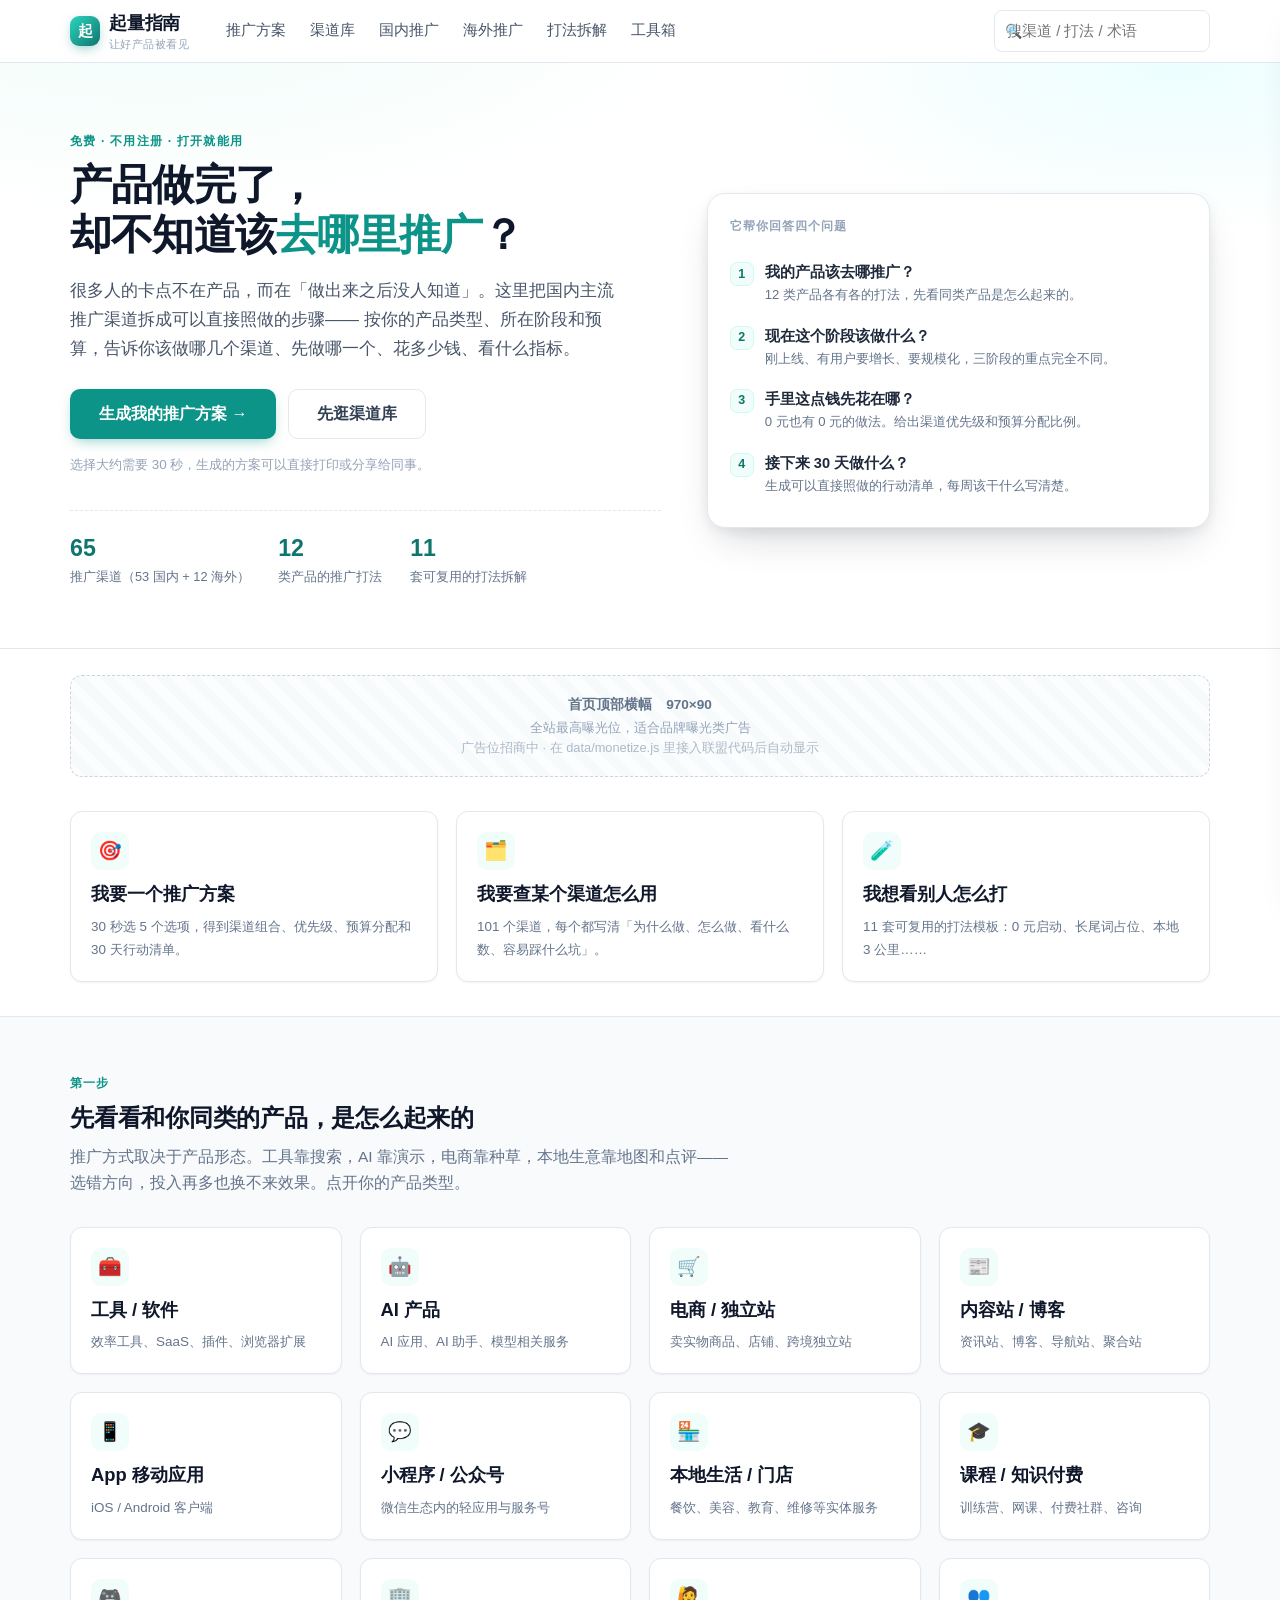
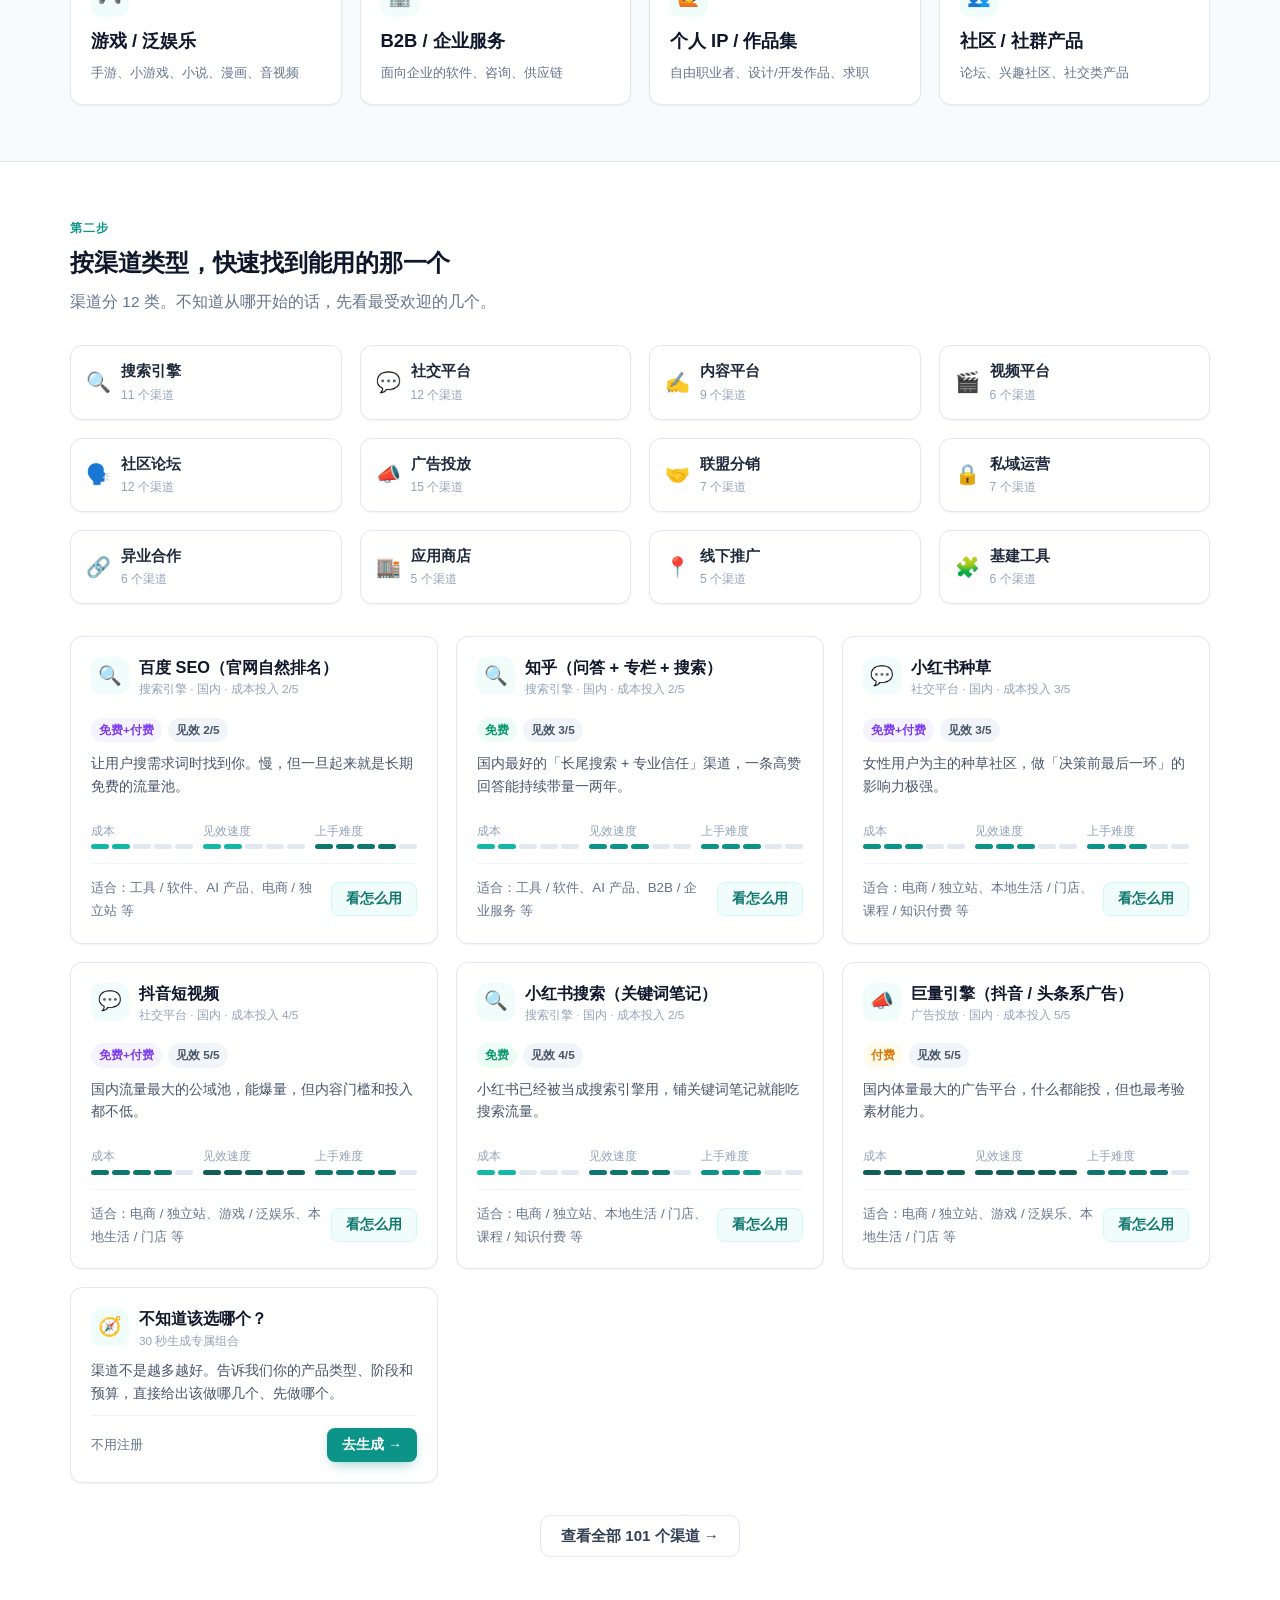
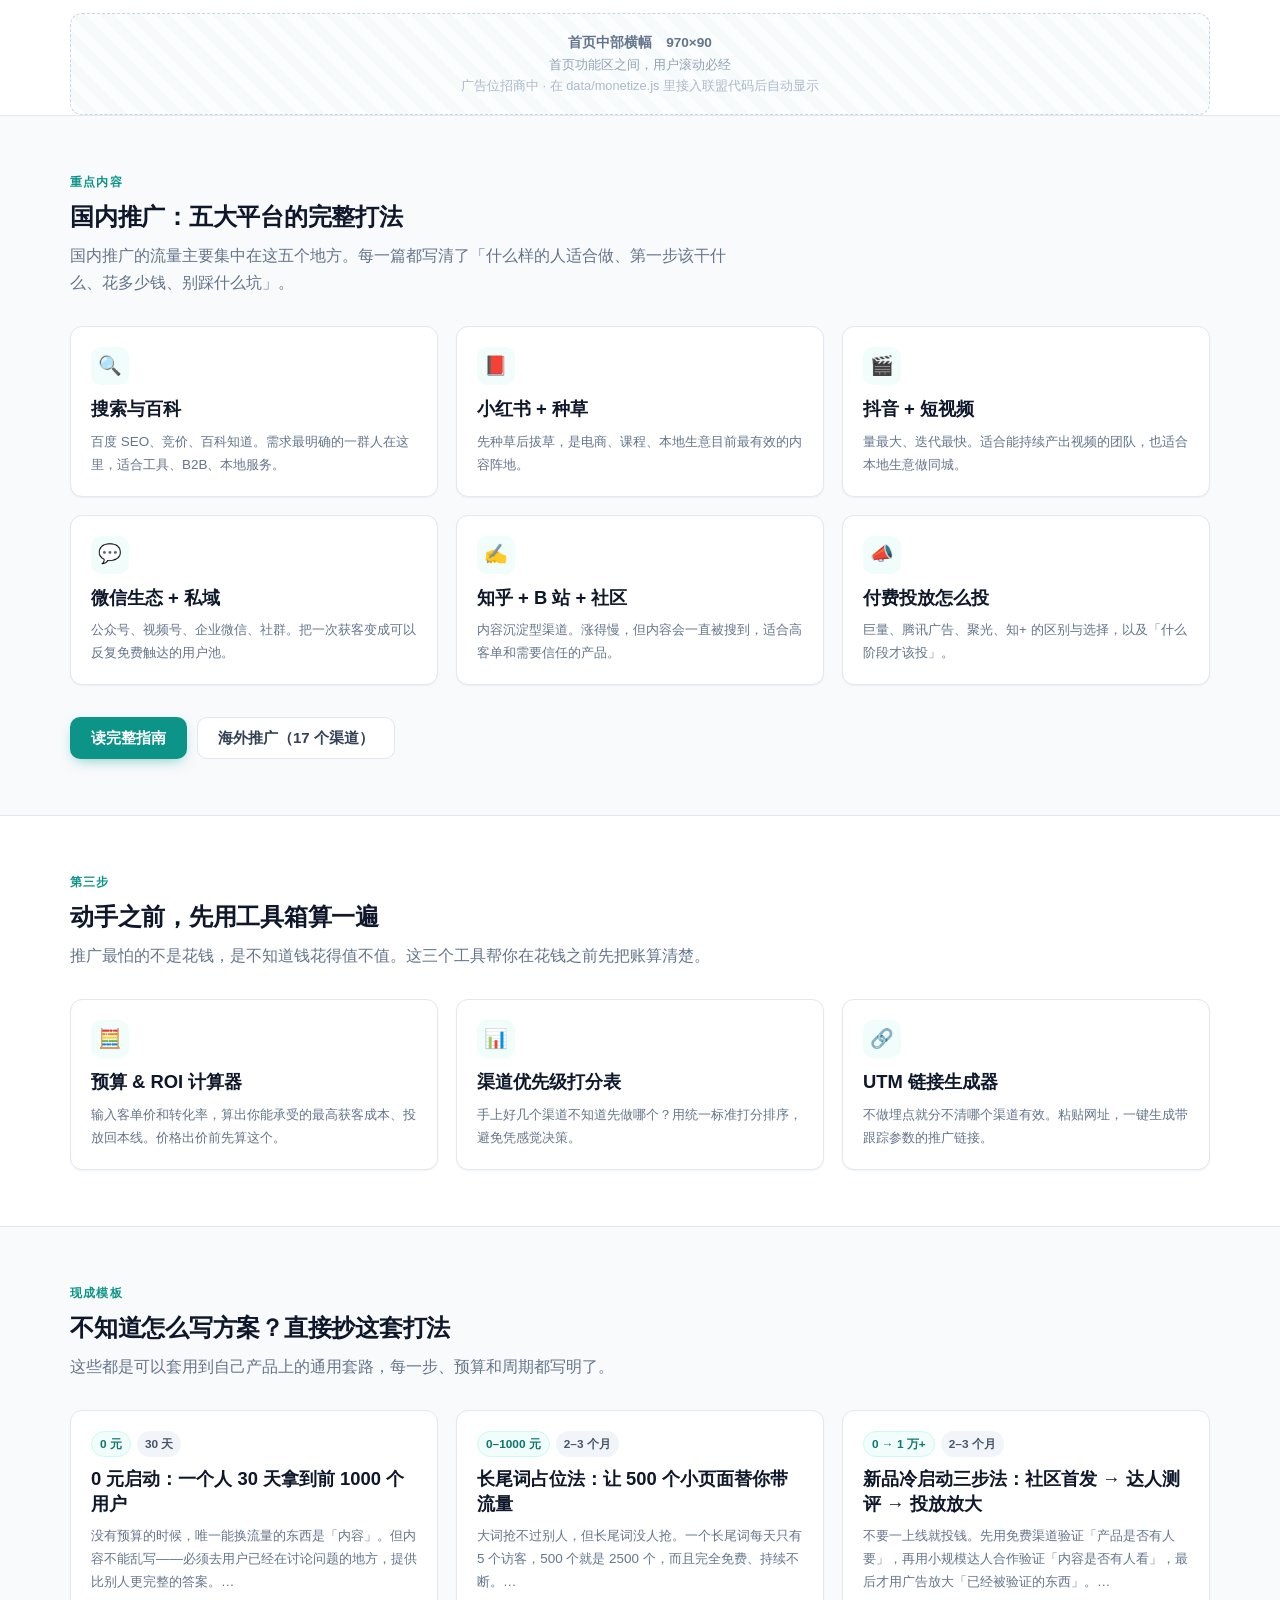
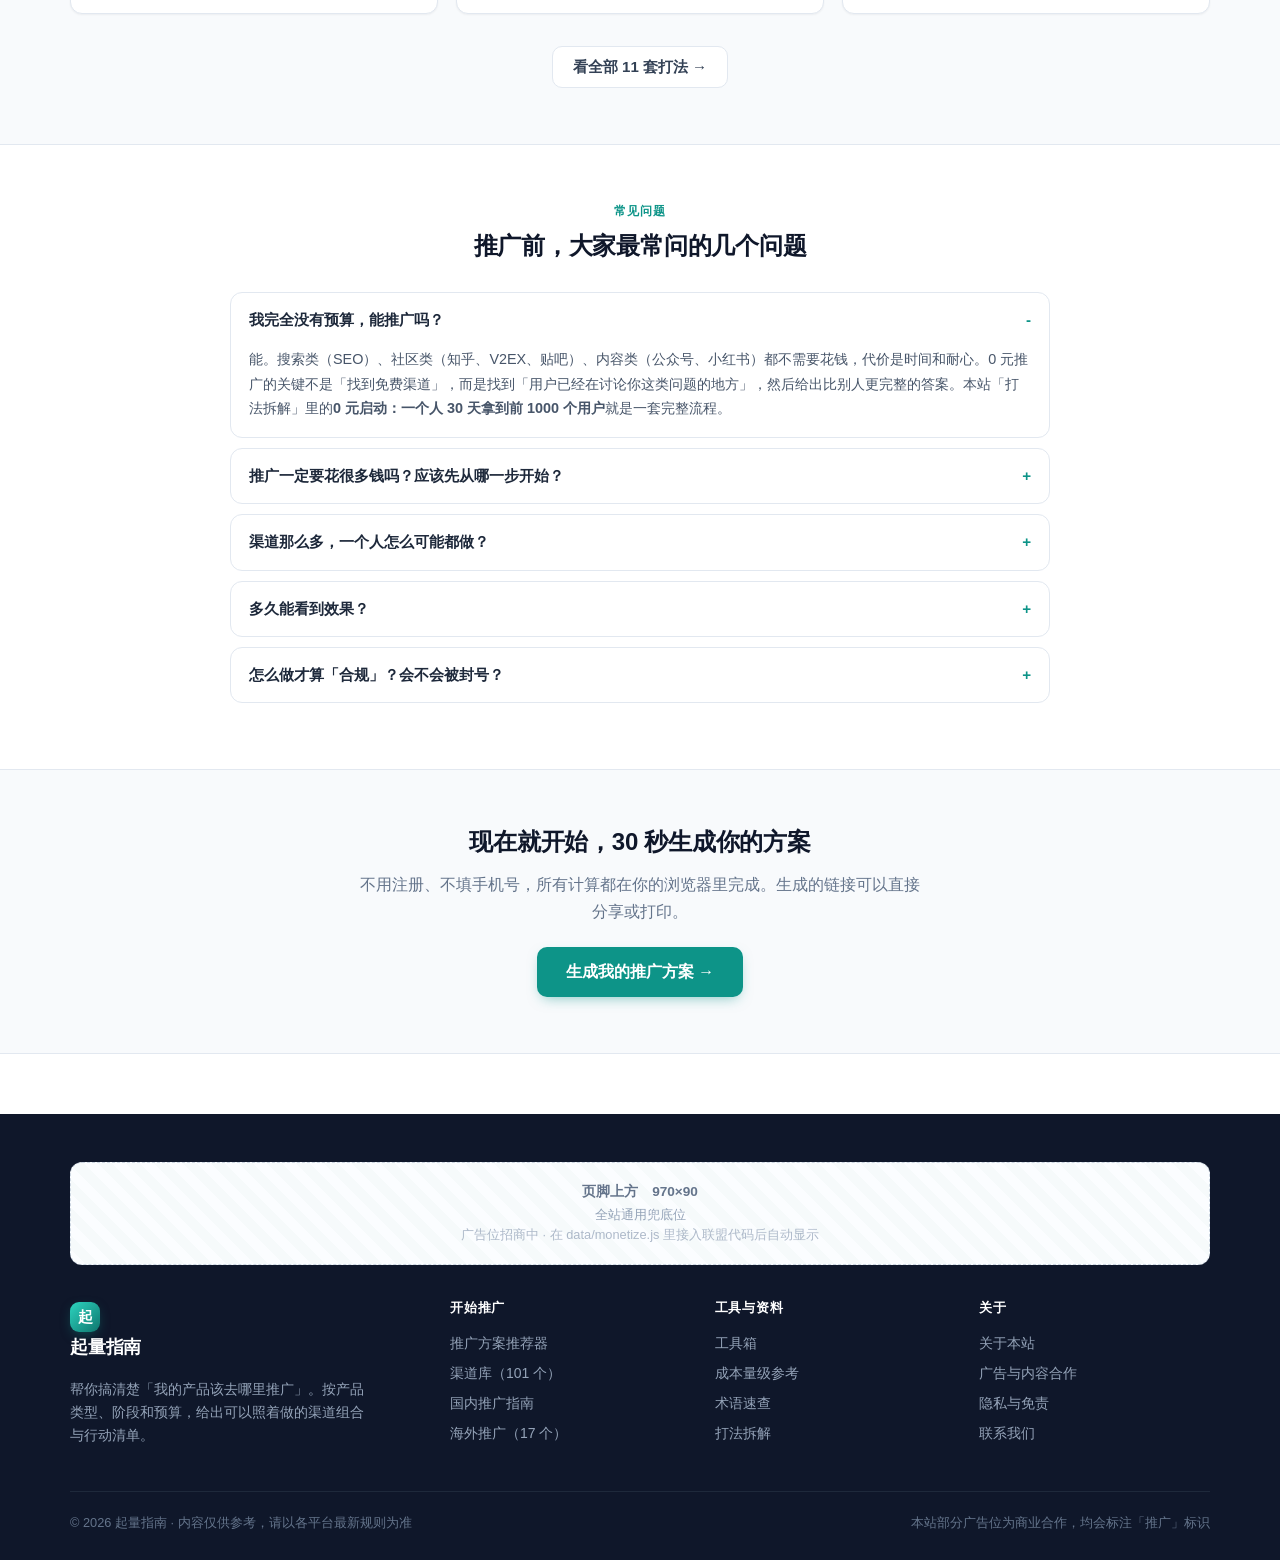
==== commit 07fd8675: "feat: 渠道库扩充到 101 个，海外内容补齐，全站文案同步 - 渠道数据：65 → 101（国内 53→84，海外 12 骨架→17 完整内容） - 海外页整页重写：去掉「建设中」骨架，新增出海" ====
--- a/index.html
+++ b/index.html
@@ -65,7 +65,7 @@
       <a class="card hoverable card-link" href="channels.html">
         <div class="card-ico">🗂️</div>
         <h3>我要查某个渠道怎么用</h3>
-        <p class="small muted">65 个渠道，每个都写清「为什么做、怎么做、看什么数、容易踩什么坑」。</p>
+        <p class="small muted">101 个渠道，每个都写清「为什么做、怎么做、看什么数、容易踩什么坑」。</p>
       </a>
       <a class="card hoverable card-link" href="cases.html">
         <div class="card-ico">🧪</div>
@@ -98,7 +98,7 @@
       <div class="grid g4 mb3" id="catGrid"></div>
       <div class="grid g3" id="hotChannels"></div>
       <div class="center mt3">
-        <a class="btn btn-ghost" href="channels.html">查看全部 65 个渠道 →</a>
+        <a class="btn btn-ghost" href="channels.html">查看全部 101 个渠道 →</a>
       </div>
     </div>
   </section>
@@ -116,7 +116,7 @@
       <div class="grid g3" id="cnGuides"></div>
       <div class="mt3 flex gap1 wrapf">
         <a class="btn btn-primary" href="china.html">读完整指南</a>
-        <a class="btn btn-ghost" href="overseas.html">海外推广（骨架已搭，内容建设中）</a>
+        <a class="btn btn-ghost" href="overseas.html">海外推广（17 个渠道）</a>
       </div>
     </div>
   </section>
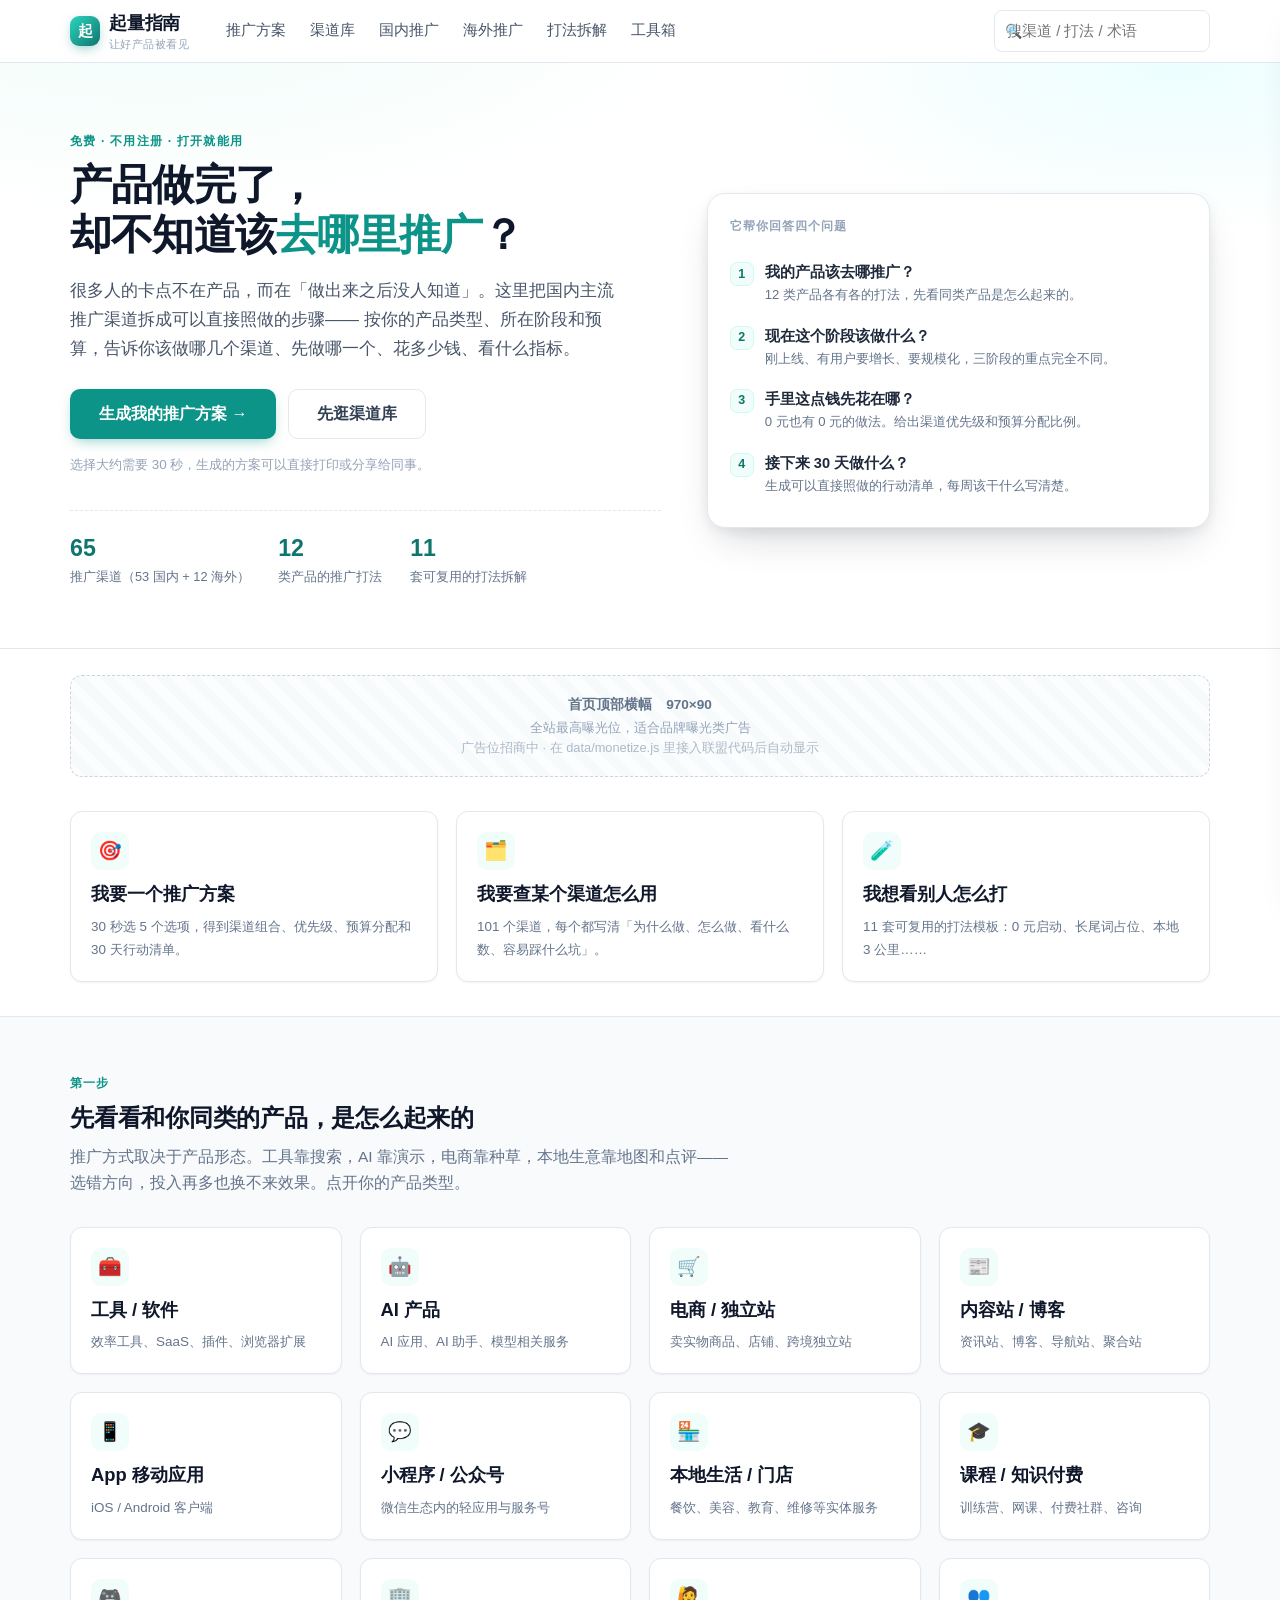
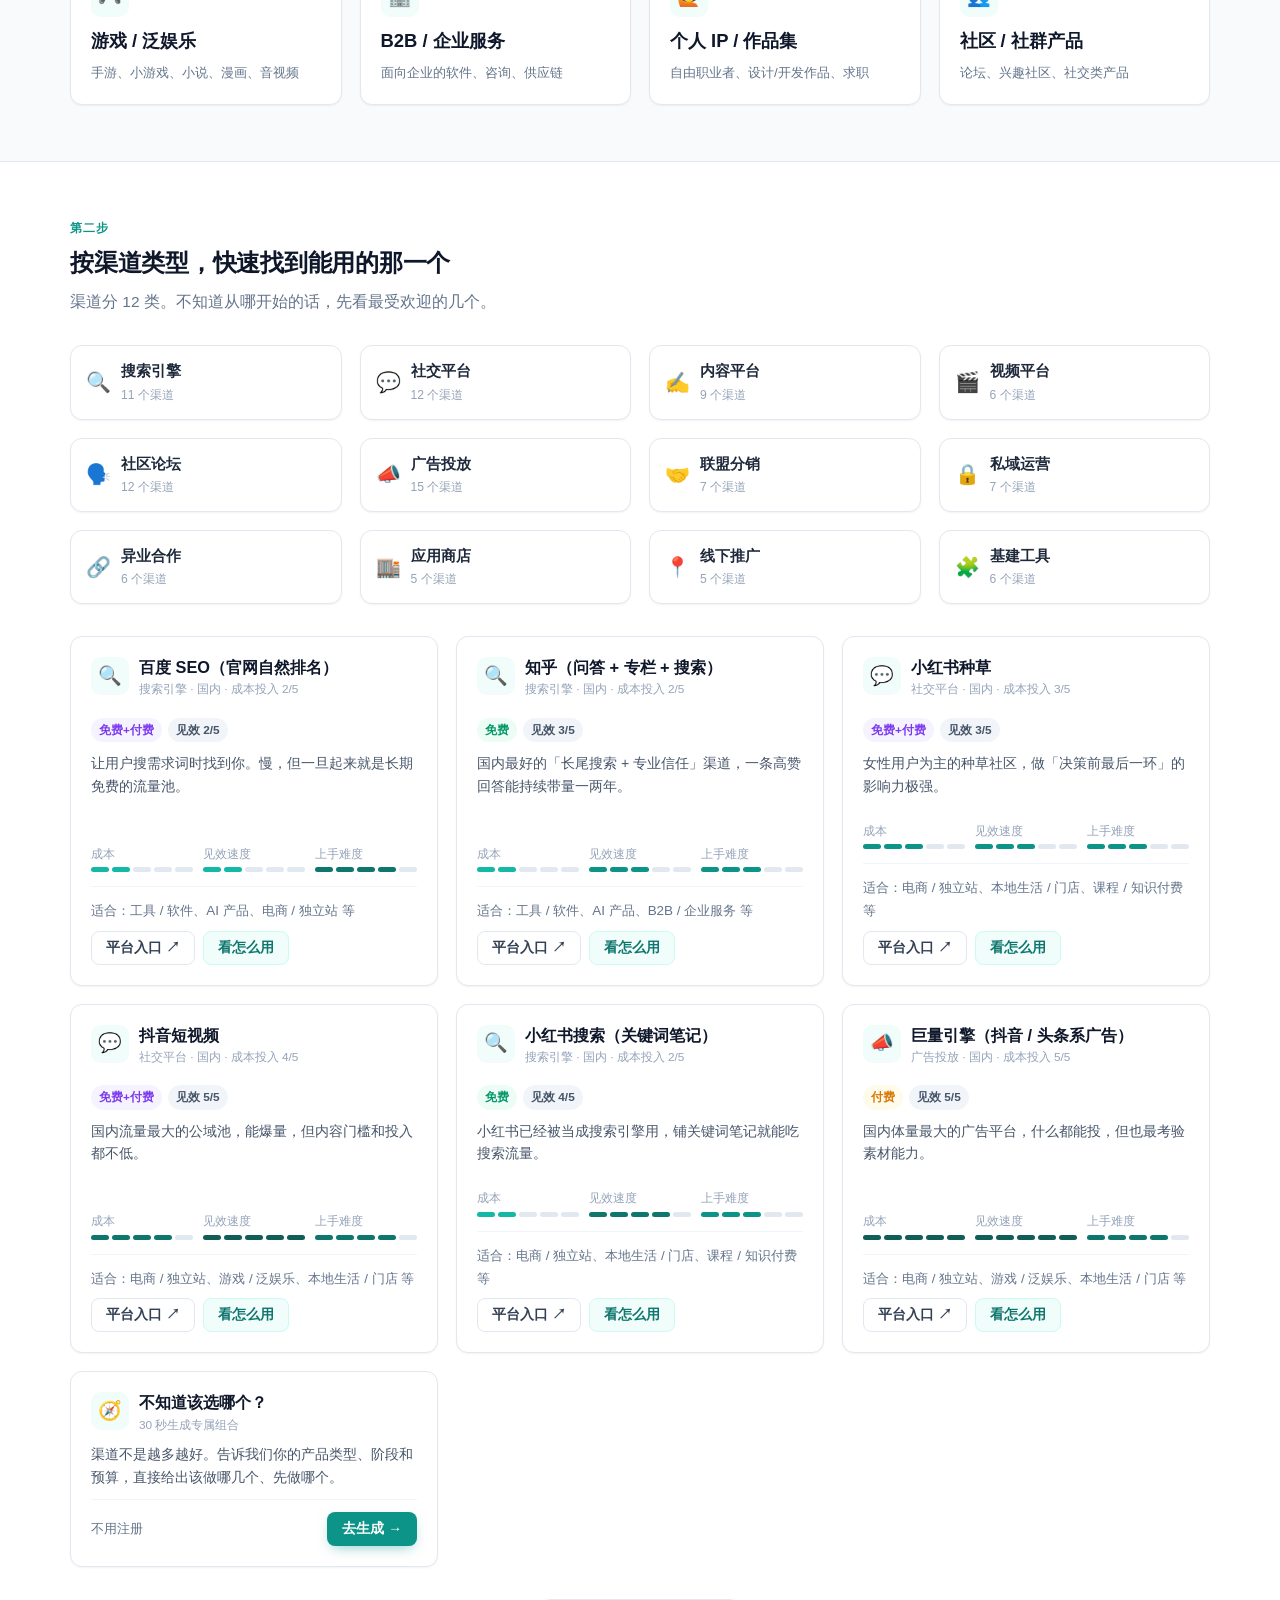
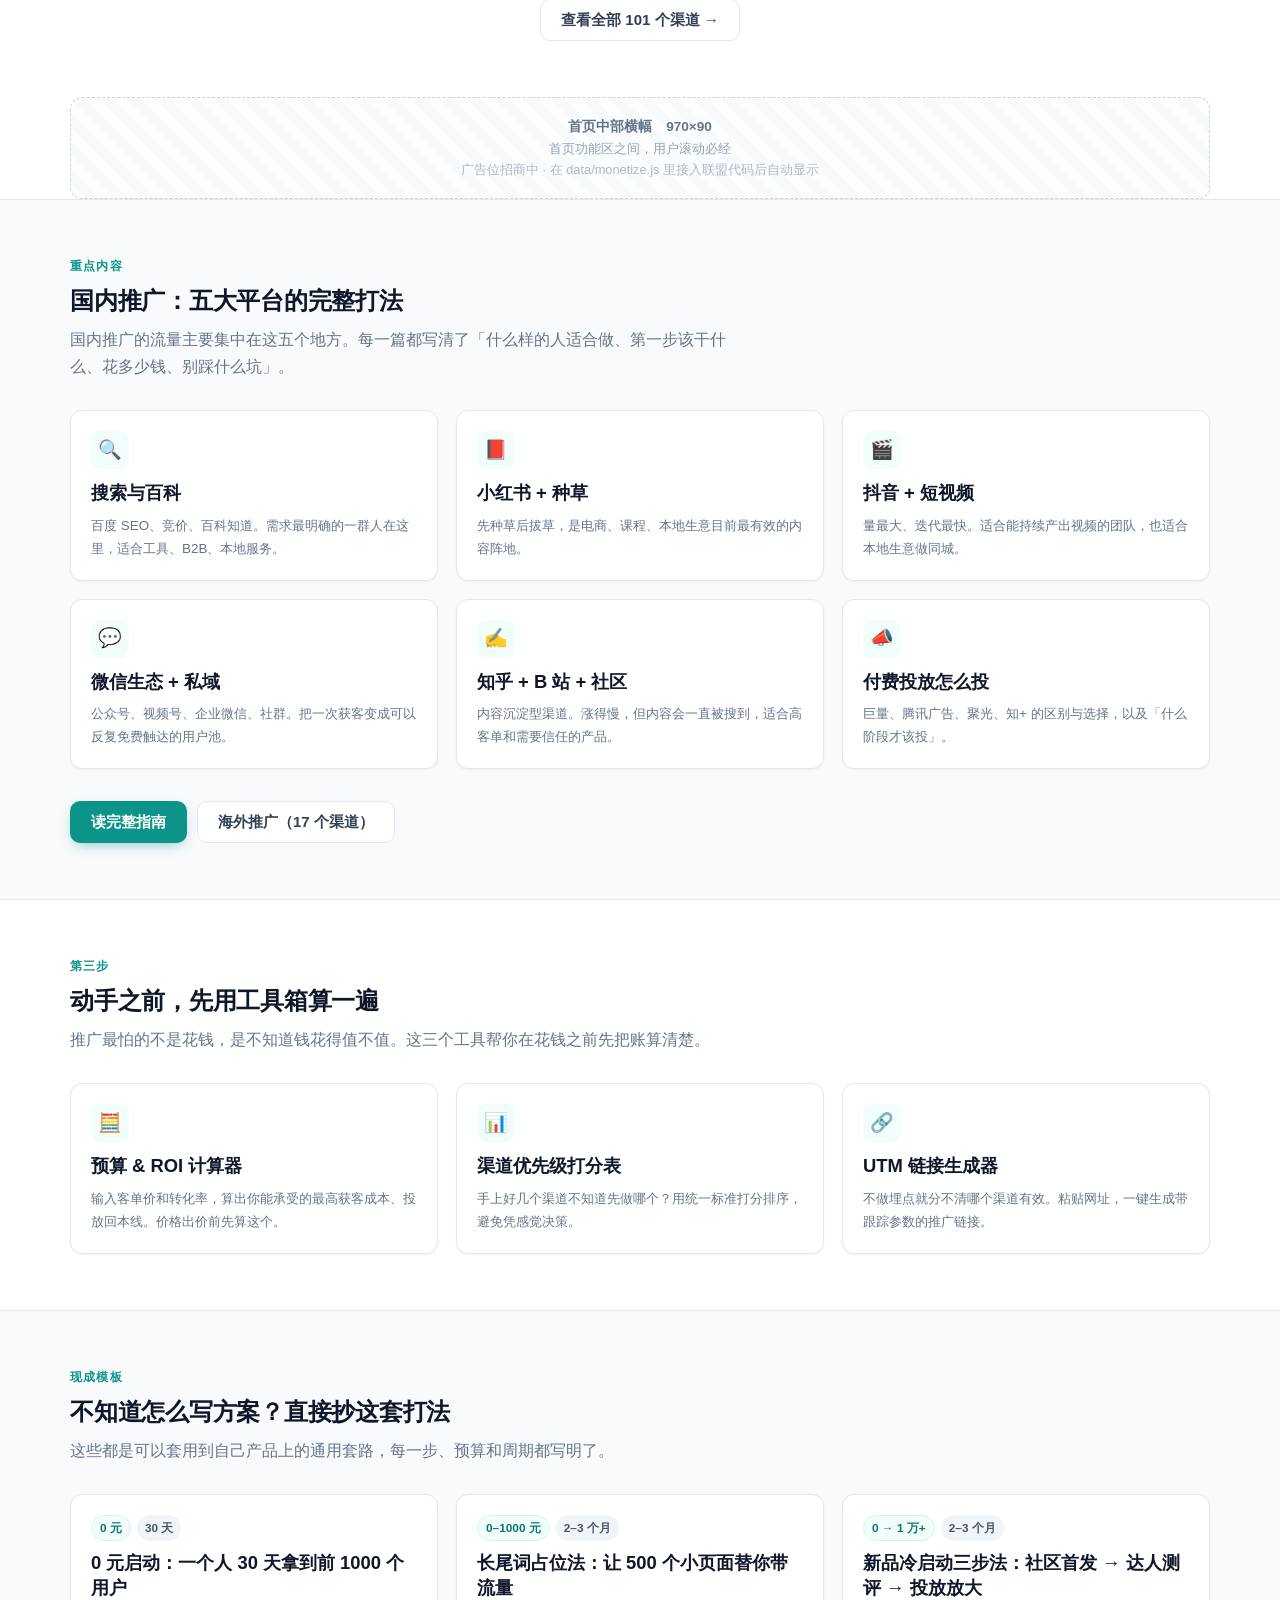
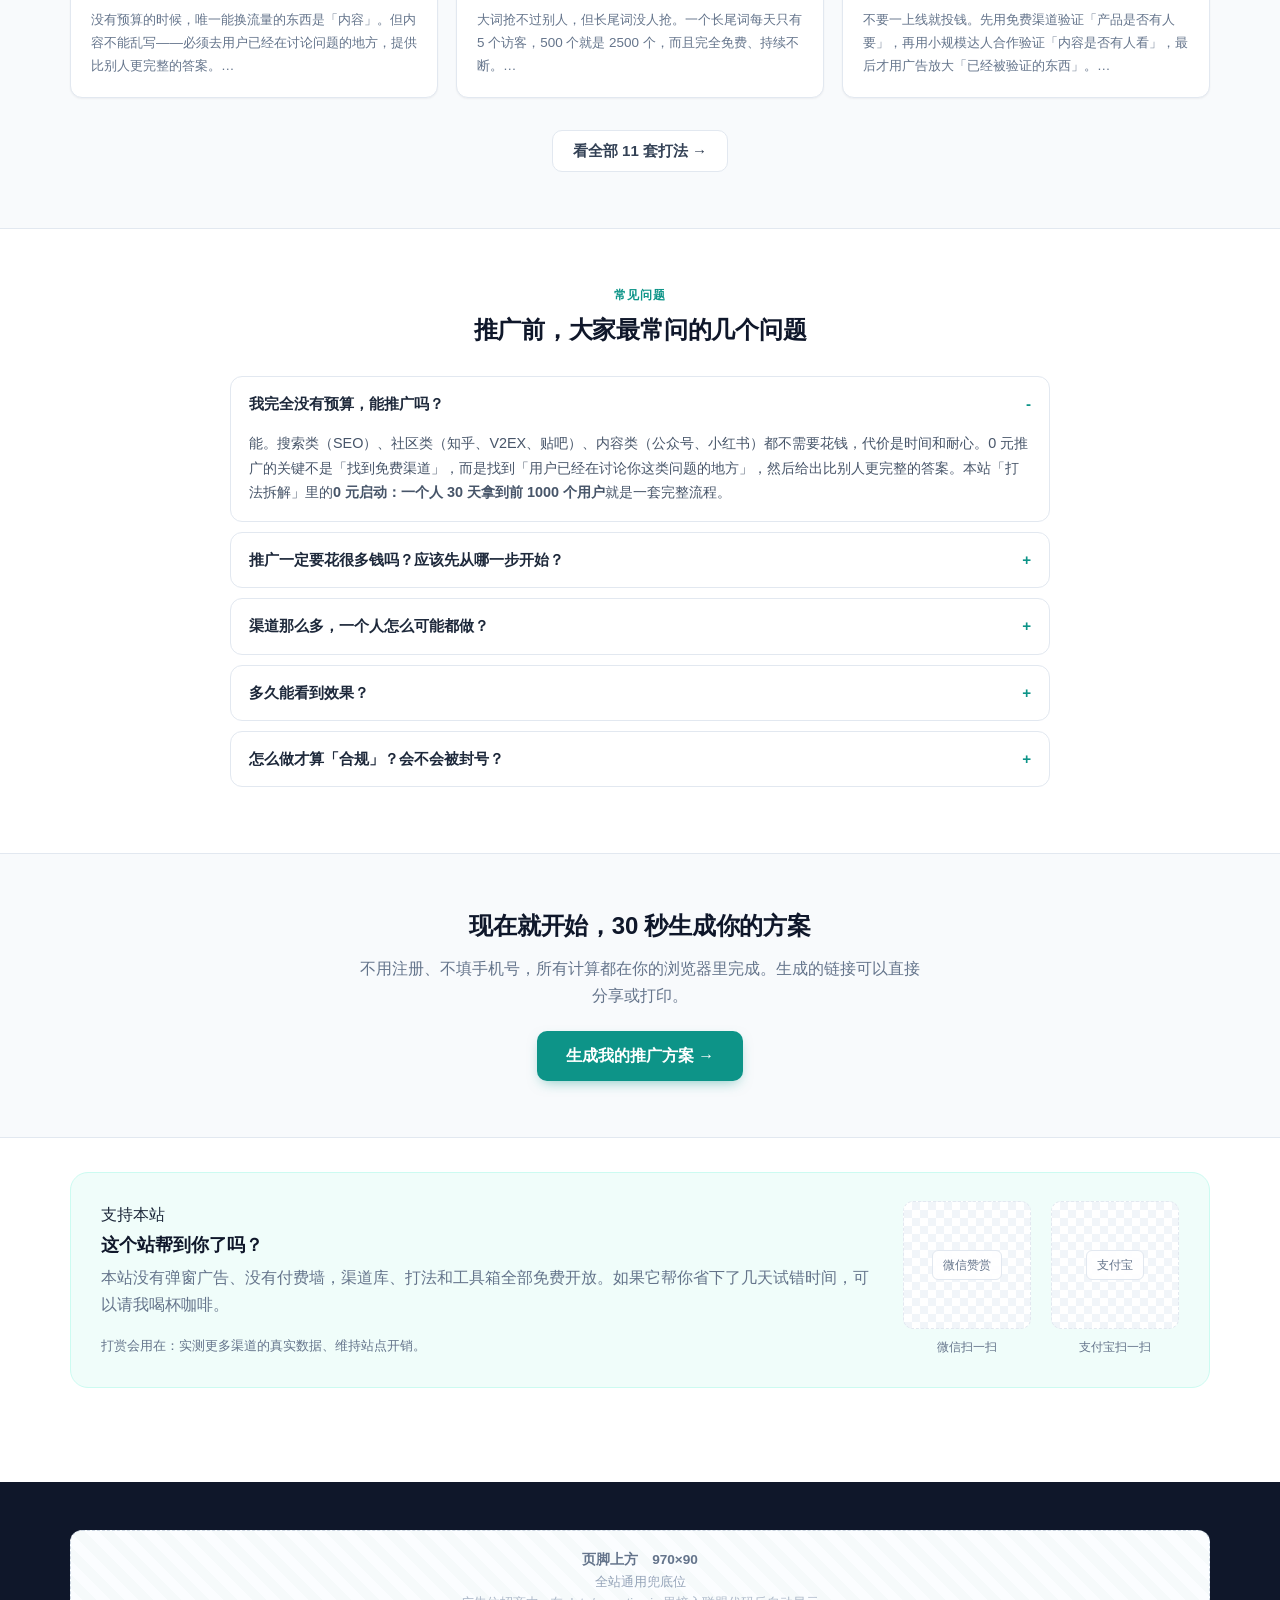
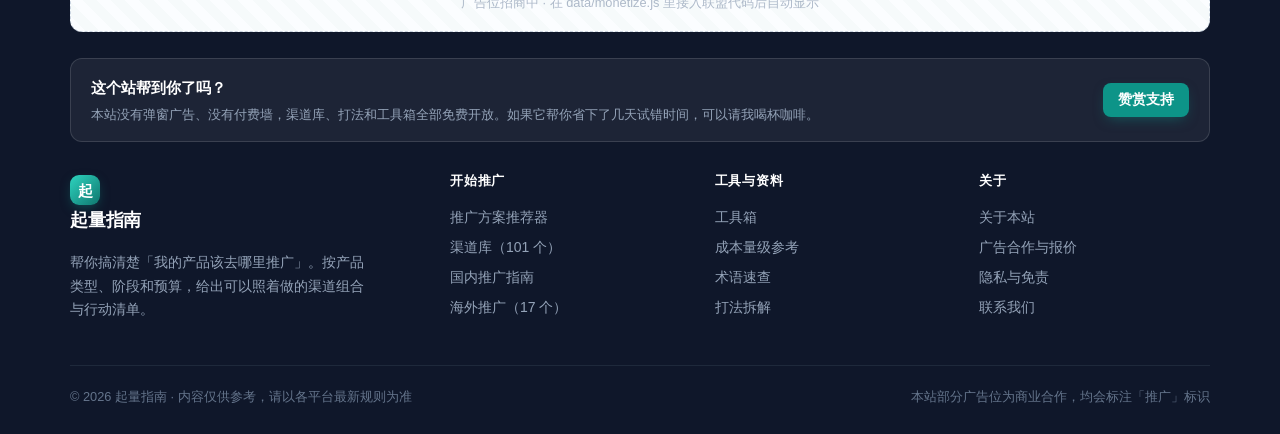
==== commit 3e435e97: "feat: 读者打赏位 + 报价按浏览量档位自动联动 + 下线内容合作 + 明确不备案的变现路径 + 预留私有统计 - data/monetize.js: 新增 QL.ops 五档定价引擎（改 mon" ====
--- a/index.html
+++ b/index.html
@@ -201,6 +201,13 @@
     </div>
   </section>
 
+  <!-- ============ 打赏（内容在 data/monetize.js 的 QL.support 里改） ============ -->
+  <section class="section-sm">
+    <div class="wrap">
+      <div data-support></div>
+    </div>
+  </section>
+
 </main>
 
 <footer id="siteFooter"></footer>
--- a/assets/css/style.css
+++ b/assets/css/style.css
@@ -284,7 +284,9 @@
 .ch-head h3 { margin: 0; font-size: 1.02rem; flex: 1; }
 .ch-cat { font-size: .74rem; color: var(--ink-400); display: block; margin-top: 1px; }
 .ch-sum { font-size: .88rem; color: var(--ink-600); line-height: 1.62; margin-bottom: 10px; flex: 1; }
-.ch-foot { display: flex; align-items: center; justify-content: space-between; gap: 8px; padding-top: 12px; border-top: 1px solid var(--ink-100); }
+.ch-foot { display: flex; align-items: center; justify-content: space-between; flex-wrap: wrap; gap: 8px; padding-top: 12px; border-top: 1px solid var(--ink-100); }
+.ch-foot > span:last-child { flex-wrap: wrap; }
+a.ch-link { text-decoration: none; }
 
 /* ---------- Drawer ---------- */
 .drawer-mask {
@@ -601,3 +603,65 @@
 @media print {
   .filters, .chip, .btn, .toc { display: none !important; }
 }
+
+/* ==========================================================================
+   打赏位 / 档位报价表（2026-09 新增，配合 data/monetize.js）
+   ========================================================================== */
+
+/* --- 页脚上方的精简打赏条 --- */
+.tip-bar {
+  display: flex; align-items: center; justify-content: space-between; gap: 18px;
+  padding: 16px 20px; margin-bottom: 30px;
+  background: rgba(255, 255, 255, .06); border: 1px solid rgba(255, 255, 255, .13);
+  border-radius: var(--radius);
+}
+.tip-bar-txt { min-width: 0; }
+.tip-bar-txt b { display: block; color: #fff; font-size: .95rem; margin-bottom: 3px; }
+.tip-bar-txt span { display: block; color: var(--ink-400); font-size: .82rem; line-height: 1.6; }
+.tip-bar .btn { flex-shrink: 0; }
+
+/* --- 首页完整打赏卡片 --- */
+.tip-card {
+  display: flex; align-items: center; justify-content: space-between; gap: 28px;
+  flex-wrap: wrap; padding: 28px 30px;
+  background: var(--brand-50); border: 1px solid var(--brand-100); border-radius: var(--radius-lg);
+}
+.tip-card-main { flex: 1; min-width: 260px; }
+.tip-card-main h3 { margin: 4px 0 8px; }
+.tip-card-main p:last-child { margin-bottom: 0; }
+
+/* --- 二维码 --- */
+.qr-row { display: flex; gap: 20px; flex-wrap: wrap; flex-shrink: 0; }
+.qr-box { margin: 0; text-align: center; }
+.qr-box img, .qr-ph {
+  width: 128px; height: 128px; border-radius: 10px; object-fit: cover;
+  border: 1px solid var(--ink-200); background: #fff; display: block;
+}
+.qr-ph {
+  display: flex; align-items: center; justify-content: center;
+  border-style: dashed;
+  background: repeating-conic-gradient(var(--ink-100) 0% 25%, #fff 0% 50%) 0 0 / 16px 16px;
+}
+.qr-ph span {
+  background: rgba(255, 255, 255, .94); padding: 4px 10px; border-radius: 6px;
+  font-size: .74rem; color: var(--ink-500); border: 1px solid var(--ink-200);
+}
+.qr-box figcaption { font-size: .78rem; color: var(--ink-500); margin-top: 8px; }
+
+/* --- 档位价格表：当前档位高亮 --- */
+.tbl tbody tr.tier-on { background: var(--brand-50); }
+.tbl tbody tr.tier-on td { font-weight: 600; color: var(--ink-900); }
+.tier-now {
+  display: inline-block; margin-left: 6px; padding: 1px 7px; border-radius: 999px;
+  background: var(--brand-600); color: #fff; font-size: .68rem; font-weight: 700;
+  vertical-align: 1px; letter-spacing: .02em;
+}
+.tier-off { color: var(--ink-400); }
+.price-note { font-size: .8rem; color: var(--ink-500); margin-top: 10px; }
+
+@media (max-width: 720px) {
+  .tip-bar { flex-direction: column; align-items: flex-start; }
+  .tip-bar .btn { width: 100%; }
+  .tip-card { padding: 22px; }
+  .qr-box img, .qr-ph { width: 108px; height: 108px; }
+}
